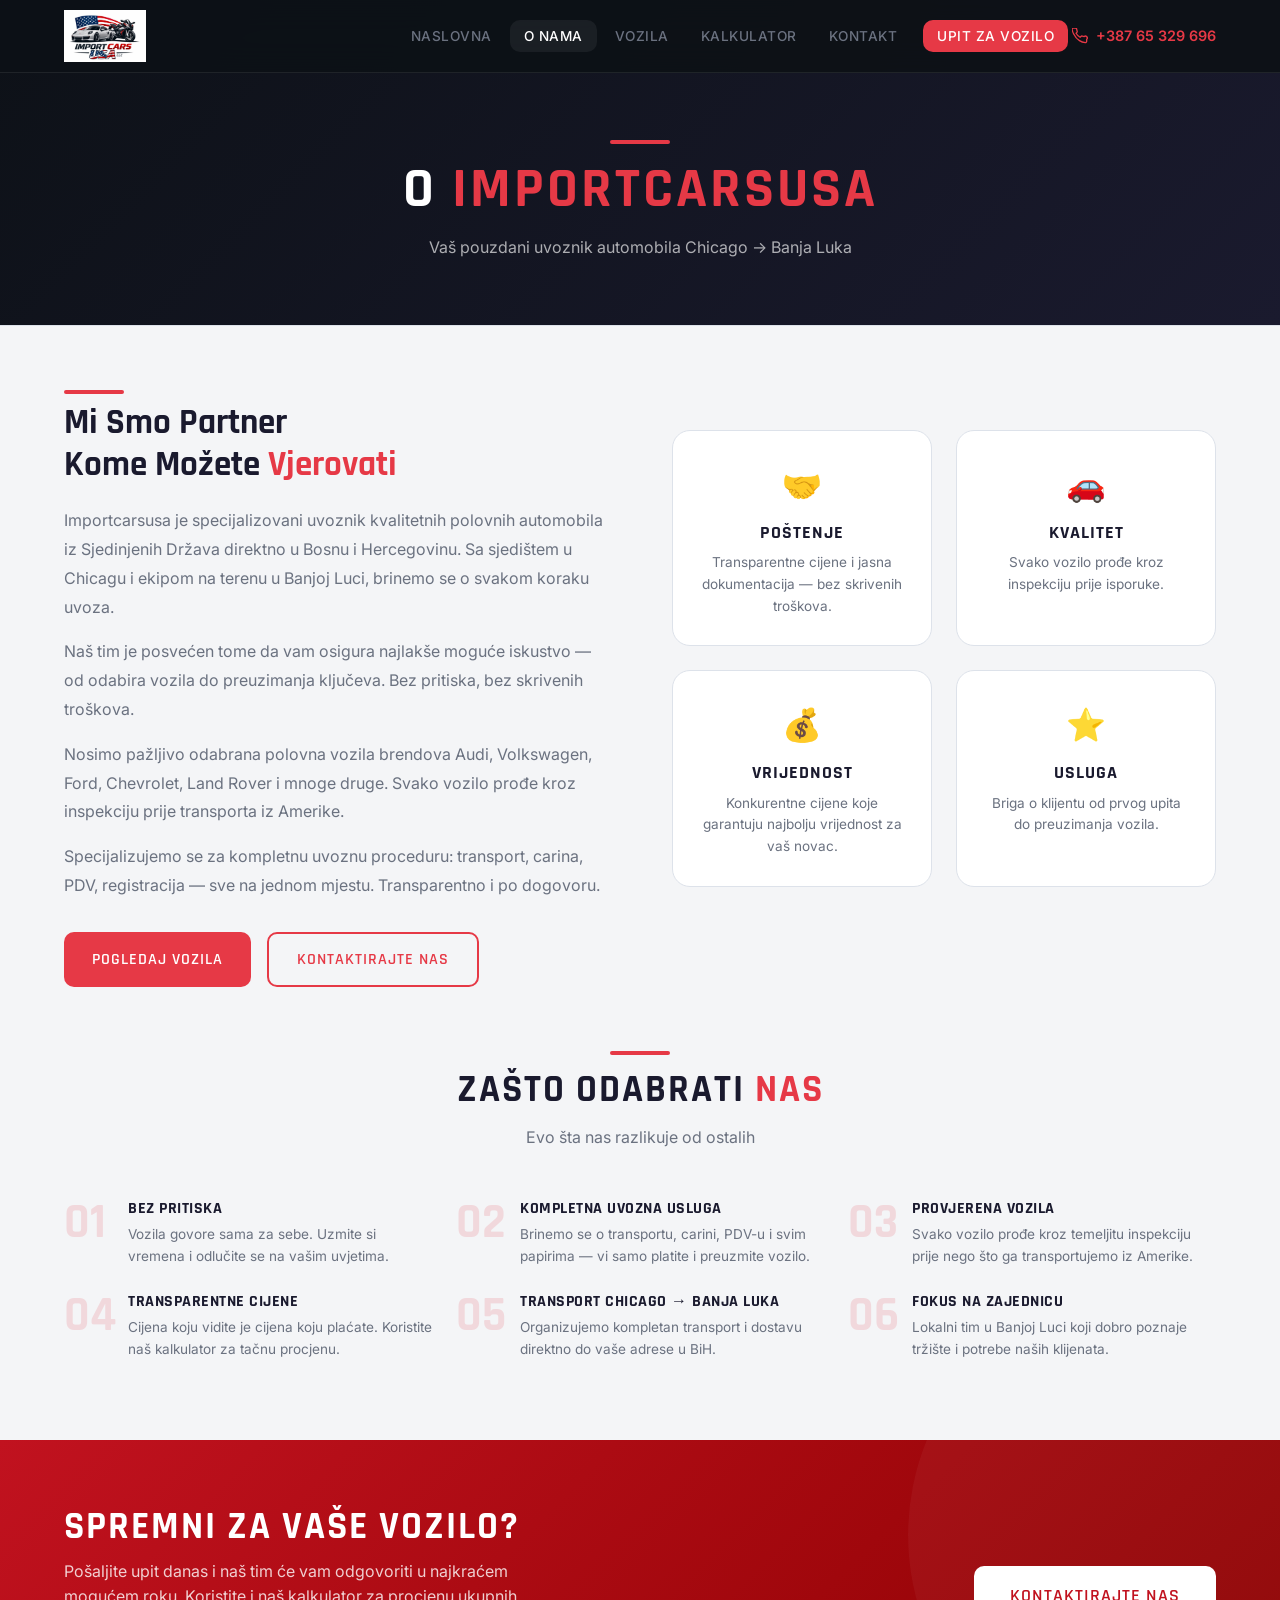
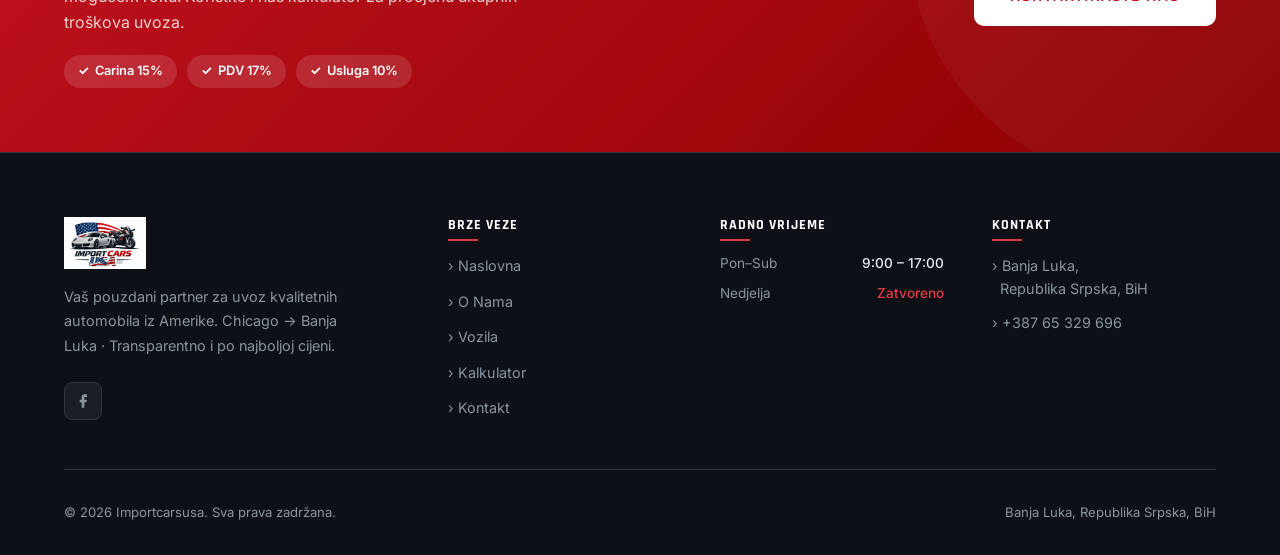
==== about.html @ 093b0903 "first commit" ====
﻿<!DOCTYPE html>
<html lang="bs">
<head>
  <meta charset="UTF-8">
  <meta name="viewport" content="width=device-width, initial-scale=1.0">
  <meta name="description" content="O nama — Importcarsusa, vaš pouzdani uvoznik automobila iz Amerike za Bosnu i Hercegovinu. Transparentno i povoljno.">
  <title>O Nama — Importcarsusa</title>
  <link rel="stylesheet" href="css/style.css">
  <link rel="preconnect" href="https://fonts.googleapis.com">
  <link rel="preconnect" href="https://fonts.gstatic.com" crossorigin>
</head>
<body>

  <!-- ═══════════════════ NAVBAR ═══════════════════════════ -->
  <nav class="navbar" role="navigation" aria-label="Main navigation">
    <div class="container">
      <div class="nav-inner">
        <a href="index.html" class="nav-logo" aria-label="Importcarsusa Home">
          <img src="images/import_cars_usa.jpg" alt="Importcarsusa" class="logo-img">
        </a>

        <ul class="nav-menu" role="list">
          <li><a href="index.html"      class="nav-link">Naslovna</a></li>
          <li><a href="about.html"      class="nav-link active">O Nama</a></li>
          <li><a href="inventory.html"  class="nav-link">Vozila</a></li>
          <li><a href="kalkulator.html" class="nav-link">Kalkulator</a></li>
          <li><a href="contact.html"    class="nav-link">Kontakt</a></li>
          <li><a href="contact.html"    class="nav-link nav-cta">Upit za Vozilo</a></li>
          <li class="nav-phone">
            <svg viewBox="0 0 24 24" fill="none" stroke="currentColor" stroke-width="2" aria-hidden="true">
              <path d="M22 16.92v3a2 2 0 01-2.18 2 19.79 19.79 0 01-8.63-3.07A19.5 19.5 0 013.07 9.81 19.79 19.79 0 01.01 1.18 2 2 0 012 0h3a2 2 0 012 1.72 12.84 12.84 0 00.7 2.81 2 2 0 01-.45 2.11L6.09 7.91a16 16 0 006 6l1.27-1.27a2 2 0 012.11-.45 12.84 12.84 0 002.81.7A2 2 0 0122 16.92z"/>
            </svg>
            <a href="tel:+38765329696">+387 65 329 696</a>
          </li>
        </ul>

        <button class="nav-toggle" aria-label="Toggle navigation" aria-expanded="false">
          <span></span><span></span><span></span>
        </button>
      </div>
    </div>
  </nav>

  <!-- ═══════════════════ PAGE HERO ════════════════════════ -->
  <div class="page-hero">
    <div class="container">
      <div class="title-bar" style="margin: 0 auto 12px;"></div>
      <h1>O <span style="color:var(--accent)">Importcarsusa</span></h1>
      <p>Vaš pouzdani uvoznik automobila Chicago → Banja Luka</p>
    </div>
  </div>

  <!-- ═══════════════════ ABOUT CONTENT ═══════════════════ -->
  <main class="about-content">
    <div class="container">

      <div class="about-grid">
        <div class="about-text fade-in">
          <div class="title-bar"></div>
          <h2>Mi Smo Partner<br>Kome Možete <span>Vjerovati</span></h2>
          <p>
            Importcarsusa je specijalizovani uvoznik kvalitetnih polovnih automobila
            iz Sjedinjenih Država direktno u Bosnu i Hercegovinu. Sa sjedištem u Chicagu
            i ekipom na terenu u Banjoj Luci, brinemo se o svakom koraku uvoza.
          </p>
          <p>
            Naš tim je posvećen tome da vam osigura najlakše moguće iskustvo — od
            odabira vozila do preuzimanja ključeva. Bez pritiska, bez skrivenih troškova.
          </p>
          <p>
            Nosimo pažljivo odabrana polovna vozila brendova Audi, Volkswagen, Ford,
            Chevrolet, Land Rover i mnoge druge. Svako vozilo prođe kroz inspekciju
            prije transporta iz Amerike.
          </p>
          <p>
            Specijalizujemo se za kompletnu uvoznu proceduru: transport, carina, PDV,
            registracija — sve na jednom mjestu. Transparentno i po dogovoru.
          </p>
          <div style="margin-top: 32px; display: flex; gap: 16px; flex-wrap: wrap;">
            <a href="inventory.html" class="btn btn-primary">Pogledaj Vozila</a>
            <a href="contact.html"   class="btn btn-outline">Kontaktirajte Nas</a>
          </div>
        </div>

        <div class="fade-in fade-in-delay-1">
          <div class="values-grid">
            <div class="value-card">
              <div class="value-icon" aria-hidden="true">🤝</div>
              <h3>Poštenje</h3>
              <p>Transparentne cijene i jasna dokumentacija — bez skrivenih troškova.</p>
            </div>
            <div class="value-card">
              <div class="value-icon" aria-hidden="true">🚗</div>
              <h3>Kvalitet</h3>
              <p>Svako vozilo prođe kroz inspekciju prije isporuke.</p>
            </div>
            <div class="value-card">
              <div class="value-icon" aria-hidden="true">💰</div>
              <h3>Vrijednost</h3>
              <p>Konkurentne cijene koje garantuju najbolju vrijednost za vaš novac.</p>
            </div>
            <div class="value-card">
              <div class="value-icon" aria-hidden="true">⭐</div>
              <h3>Usluga</h3>
              <p>Briga o klijentu od prvog upita do preuzimanja vozila.</p>
            </div>
          </div>
        </div>
      </div>

      <!-- Why Choose Us -->
      <div class="section-header fade-in" style="text-align:center; margin-top:64px;">
        <div class="title-bar" style="margin: 0 auto 12px;"></div>
        <h2 class="section-title">Zašto Odabrati <span>Nas</span></h2>
        <p class="section-subtitle">Evo šta nas razlikuje od ostalih</p>
      </div>

      <div class="why-grid fade-in">

        <div class="why-item">
          <div class="why-num">01</div>
          <div>
            <h3>Bez Pritiska</h3>
            <p>Vozila govore sama za sebe. Uzmite si vremena i odlučite se na vašim uvjetima.</p>
          </div>
        </div>

        <div class="why-item">
          <div class="why-num">02</div>
          <div>
            <h3>Kompletna Uvozna Usluga</h3>
            <p>Brinemo se o transportu, carini, PDV-u i svim papirima — vi samo platite i preuzmite vozilo.</p>
          </div>
        </div>

        <div class="why-item">
          <div class="why-num">03</div>
          <div>
            <h3>Provjerena Vozila</h3>
            <p>Svako vozilo prođe kroz temeljitu inspekciju prije nego što ga transportujemo iz Amerike.</p>
          </div>
        </div>

        <div class="why-item">
          <div class="why-num">04</div>
          <div>
            <h3>Transparentne Cijene</h3>
            <p>Cijena koju vidite je cijena koju plaćate. Koristite naš kalkulator za tačnu procjenu.</p>
          </div>
        </div>

        <div class="why-item">
          <div class="why-num">05</div>
          <div>
            <h3>Transport Chicago → Banja Luka</h3>
            <p>Organizujemo kompletan transport i dostavu direktno do vaše adrese u BiH.</p>
          </div>
        </div>

        <div class="why-item">
          <div class="why-num">06</div>
          <div>
            <h3>Fokus na Zajednicu</h3>
            <p>Lokalni tim u Banjoj Luci koji dobro poznaje tržište i potrebe naših klijenata.</p>
          </div>
        </div>

      </div>

    </div>
  </main>

  <!-- ═══════════════════ CREDIT BANNER ═══════════════════ -->
  <div class="credit-banner" aria-label="Credit approval">
    <div class="container">
      <div class="credit-inner">
        <div class="credit-text fade-in">
          <h2>Spremni za Vaše Vozilo?</h2>
          <p>
            Pošaljite upit danas i naš tim će vam odgovoriti u najkraćem mogućem roku.
            Koristite i naš kalkulator za procjenu ukupnih troškova uvoza.
          </p>
          <div class="credit-tags">
            <span class="credit-tag">Carina 15%</span>
            <span class="credit-tag">PDV 17%</span>
            <span class="credit-tag">Usluga 10%</span>
          </div>
        </div>
        <a href="contact.html" class="btn credit-btn fade-in fade-in-delay-1">Kontaktirajte Nas</a>
      </div>
    </div>
  </div>

  <div id="site-footer"></div>

  <button class="scroll-top" aria-label="Scroll to top">
    <svg width="20" height="20" viewBox="0 0 24 24" fill="none" stroke="currentColor" stroke-width="2.5" aria-hidden="true">
      <polyline points="18 15 12 9 6 15"/>
    </svg>
  </button>

  <script src="js/footer.js"></script>
  <script src="js/main.js"></script>
</body>
</html>
---- css/style.css ----
/* ============================================================
   M&A Motors Inc — Modern Redesign
   ============================================================ */

@import url('https://fonts.googleapis.com/css2?family=Rajdhani:wght@400;500;600;700&family=Inter:wght@300;400;500;600;700&display=swap');

:root {
  --primary:      #f4f5f7;
  --secondary:    #ffffff;
  --card-bg:      #ffffff;
  --accent:       #e63946;
  --accent-dark:  #c1121f;
  --accent-light: #ff6b6b;
  --border:       #dde2ea;
  --text:         #1a1a2e;
  --text-muted:   #6b7280;
  --white:        #ffffff;
  --gold:         #d4a017;
  --success:      #2a9d3f;
  --radius:       10px;
  --radius-lg:    18px;
  --shadow:       0 4px 24px rgba(0,0,0,0.10);
  --shadow-sm:    0 2px 10px rgba(0,0,0,0.07);
  --transition:   0.3s ease;
}

/* ─── Reset & Base ────────────────────────────────────────── */
*, *::before, *::after { box-sizing: border-box; margin: 0; padding: 0; }

html { scroll-behavior: smooth; font-size: 16px; }

body {
  font-family: 'Inter', sans-serif;
  background: var(--primary);
  color: var(--text);
  line-height: 1.6;
  overflow-x: hidden;
}

a { text-decoration: none; color: inherit; }
ul { list-style: none; }
img { display: block; max-width: 100%; }

h1, h2, h3, h4, h5 {
  font-family: 'Rajdhani', sans-serif;
  line-height: 1.2;
  font-weight: 700;
}

/* ─── Utility ─────────────────────────────────────────────── */
.container {
  max-width: 1200px;
  margin: 0 auto;
  padding: 0 24px;
}

.section-title {
  font-size: 2.4rem;
  text-transform: uppercase;
  letter-spacing: 2px;
  color: var(--text);
  position: relative;
  display: inline-block;
  margin-bottom: 12px;
}

.section-title span { color: var(--accent); }

.section-subtitle {
  color: var(--text-muted);
  font-size: 1rem;
  margin-bottom: 48px;
}

.title-bar {
  width: 60px;
  height: 4px;
  background: var(--accent);
  border-radius: 2px;
  margin-bottom: 8px;
}

.btn {
  display: inline-flex;
  align-items: center;
  gap: 8px;
  padding: 13px 28px;
  border-radius: var(--radius);
  font-family: 'Rajdhani', sans-serif;
  font-size: 1rem;
  font-weight: 600;
  text-transform: uppercase;
  letter-spacing: 1px;
  cursor: pointer;
  border: none;
  transition: var(--transition);
}

.btn-primary {
  background: var(--accent);
  color: var(--white);
}
.btn-primary:hover {
  background: var(--accent-dark);
  transform: translateY(-2px);
  box-shadow: 0 8px 24px rgba(230,57,70,0.4);
}

.btn-outline {
  background: transparent;
  border: 2px solid var(--accent);
  color: var(--accent);
}
.btn-outline:hover {
  background: var(--accent);
  color: var(--white);
  transform: translateY(-2px);
}

.btn-ghost {
  background: rgba(255,255,255,0.08);
  color: var(--white);
  border: 1px solid var(--border);
}
.btn-ghost:hover {
  background: rgba(255,255,255,0.14);
  transform: translateY(-2px);
}

.badge {
  display: inline-block;
  padding: 4px 12px;
  border-radius: 30px;
  font-size: 0.75rem;
  font-weight: 600;
  text-transform: uppercase;
  letter-spacing: 0.5px;
}

.badge-red   { background: rgba(230,57,70,0.15);  color: #c1121f; }
.badge-green { background: rgba(42,157,63,0.15);  color: var(--success); }
.badge-gold  { background: rgba(212,160,23,0.15); color: #a07010; }
.badge-blue  { background: rgba(30,100,220,0.15); color: #1a5bc4; }

/* ─── Navbar ─────────────────────────────────────────────── */
.navbar {
  position: fixed;
  top: 0; left: 0; right: 0;
  z-index: 1000;
  background: rgba(13,17,23,0.95);
  backdrop-filter: blur(16px);
  -webkit-backdrop-filter: blur(16px);
  border-bottom: 1px solid rgba(255,255,255,0.08);
  transition: var(--transition);
}

.navbar.scrolled {
  background: rgba(13,17,23,0.98);
  box-shadow: var(--shadow-sm);
}

.nav-inner {
  display: flex;
  align-items: center;
  justify-content: space-between;
  height: 72px;
}

.nav-logo {
  display: flex;
  align-items: center;
  gap: 10px;
}

.logo-icon {
  width: 42px;
  height: 42px;
  background: var(--accent);
  border-radius: 8px;
  display: flex;
  align-items: center;
  justify-content: center;
  font-family: 'Rajdhani', sans-serif;
  font-weight: 700;
  font-size: 1.1rem;
  color: var(--white);
  letter-spacing: -0.5px;
}

.logo-img {
  height: 52px;
  width: auto;
  object-fit: contain;
}

.logo-text {
  display: flex;
  flex-direction: column;
  line-height: 1;
}

.logo-name {
  font-family: 'Rajdhani', sans-serif;
  font-weight: 700;
  font-size: 1.25rem;
  color: var(--white);
  letter-spacing: 1px;
}

.logo-tagline {
  font-size: 0.65rem;
  color: var(--text-muted);
  letter-spacing: 2px;
  text-transform: uppercase;
}

.nav-menu {
  display: flex;
  align-items: center;
  gap: 4px;
}

.nav-link {
  padding: 8px 14px;
  border-radius: var(--radius);
  font-size: 0.85rem;
  font-weight: 500;
  text-transform: uppercase;
  letter-spacing: 0.5px;
  color: var(--text-muted);
  transition: var(--transition);
}

.nav-link:hover,
.nav-link.active {
  color: var(--white);
  background: rgba(255,255,255,0.06);
}

.nav-link.nav-cta {
  background: var(--accent);
  color: var(--white);
  margin-left: 8px;
}
.nav-link.nav-cta:hover {
  background: var(--accent-dark);
}

.nav-phone {
  display: flex;
  align-items: center;
  gap: 8px;
  font-size: 0.9rem;
  font-weight: 600;
  color: var(--accent);
}

.nav-phone svg { width: 16px; height: 16px; }

.nav-toggle {
  display: none;
  flex-direction: column;
  gap: 5px;
  cursor: pointer;
  padding: 8px;
  border-radius: 8px;
  background: transparent;
  border: none;
}

.nav-toggle span {
  display: block;
  width: 24px;
  height: 2px;
  background: var(--text);
  transition: var(--transition);
  border-radius: 1px;
}

/* ─── Hero ───────────────────────────────────────────────── */
.hero {
  min-height: 100vh;
  display: flex;
  align-items: center;
  position: relative;
  overflow: hidden;
  background: linear-gradient(135deg, #0d1117 0%, #1a1a2e 50%, #0d1117 100%);
  background-image: url('../images/hero-bg.png');
  background-size: cover;
  background-position: center right;
  background-blend-mode: overlay;
}

.hero::before {
  content: '';
  position: absolute;
  inset: 0;
  background:
    radial-gradient(ellipse 80% 60% at 70% 50%, rgba(230,57,70,0.08) 0%, transparent 70%),
    radial-gradient(ellipse 40% 40% at 20% 30%, rgba(230,57,70,0.05) 0%, transparent 60%);
}

.hero-grid {
  position: absolute;
  inset: 0;
  background-image:
    linear-gradient(rgba(255,255,255,0.02) 1px, transparent 1px),
    linear-gradient(90deg, rgba(255,255,255,0.02) 1px, transparent 1px);
  background-size: 60px 60px;
  animation: gridScroll 20s linear infinite;
}

@keyframes gridScroll {
  0%   { transform: translateY(0); }
  100% { transform: translateY(60px); }
}

.hero-content {
  position: relative;
  z-index: 2;
  max-width: 700px;
}

.hero-badge {
  display: inline-flex;
  align-items: center;
  gap: 8px;
  padding: 8px 16px;
  background: rgba(230,57,70,0.12);
  border: 1px solid rgba(230,57,70,0.3);
  border-radius: 30px;
  font-size: 0.8rem;
  font-weight: 600;
  text-transform: uppercase;
  letter-spacing: 1px;
  color: var(--accent-light);
  margin-bottom: 24px;
}

.hero-badge-dot {
  width: 6px; height: 6px;
  background: var(--accent);
  border-radius: 50%;
  animation: pulse 2s ease-in-out infinite;
}

@keyframes pulse {
  0%, 100% { opacity: 1; transform: scale(1); }
  50%       { opacity: 0.5; transform: scale(1.5); }
}

.hero h1 {
  font-size: clamp(2.8rem, 6vw, 5rem);
  font-weight: 700;
  text-transform: uppercase;
  letter-spacing: 3px;
  color: var(--white);
  line-height: 1.05;
  margin-bottom: 20px;
}

.hero h1 .highlight { color: var(--accent); }

.hero-desc {
  font-size: 1.1rem;
  color: rgba(255,255,255,0.7);
  margin-bottom: 36px;
  max-width: 500px;
  line-height: 1.7;
}

.hero-actions {
  display: flex;
  flex-wrap: wrap;
  gap: 14px;
  margin-bottom: 56px;
}

.hero-stats {
  display: flex;
  gap: 40px;
  flex-wrap: wrap;
}

.stat-item {
  display: flex;
  flex-direction: column;
}

.stat-number {
  font-family: 'Rajdhani', sans-serif;
  font-size: 2rem;
  font-weight: 700;
  color: var(--white);
  line-height: 1;
}

.stat-label {
  font-size: 0.75rem;
  color: var(--text-muted);
  text-transform: uppercase;
  letter-spacing: 1px;
  margin-top: 2px;
}

.hero-car-visual {
  position: absolute;
  right: -40px;
  top: 50%;
  transform: translateY(-50%);
  width: 55%;
  max-width: 700px;
  opacity: 0.12;
  pointer-events: none;
}

.hero-scroll {
  position: absolute;
  bottom: 32px;
  left: 50%;
  transform: translateX(-50%);
  display: flex;
  flex-direction: column;
  align-items: center;
  gap: 8px;
  color: var(--text-muted);
  font-size: 0.75rem;
  text-transform: uppercase;
  letter-spacing: 2px;
  animation: bounce 2.5s ease-in-out infinite;
}

.scroll-line {
  width: 1px;
  height: 32px;
  background: linear-gradient(to bottom, var(--accent), transparent);
}

@keyframes bounce {
  0%, 100% { transform: translateX(-50%) translateY(0); }
  50%       { transform: translateX(-50%) translateY(8px); }
}

/* ─── Quick Features Bar ──────────────────────────────────── */
.features-bar {
  background: #eef0f4;
  border-top: 1px solid var(--border);
  border-bottom: 1px solid var(--border);
  padding: 20px 0;
}

.features-inner {
  display: flex;
  justify-content: space-around;
  flex-wrap: wrap;
  gap: 16px;
}

.feature-item {
  display: flex;
  align-items: center;
  gap: 10px;
  padding: 8px 16px;
}

.feature-icon {
  width: 36px; height: 36px;
  background: rgba(230,57,70,0.12);
  border-radius: 8px;
  display: flex;
  align-items: center;
  justify-content: center;
  font-size: 1rem;
  flex-shrink: 0;
}

.feature-text {
  font-size: 0.85rem;
  font-weight: 600;
  color: var(--text);
  text-transform: uppercase;
  letter-spacing: 0.5px;
}

/* ─── Sections ────────────────────────────────────────────── */
section { padding: 80px 0; }

.section-header { margin-bottom: 48px; }

/* ─── Welcome Section ─────────────────────────────────────── */
.welcome {
  background: var(--primary);
}

.welcome-grid {
  display: grid;
  grid-template-columns: 1fr 1fr;
  gap: 64px;
  align-items: center;
}

.welcome-image-wrap {
  position: relative;
}

.welcome-img-placeholder {
  width: 100%;
  aspect-ratio: 4/3;
  background: linear-gradient(135deg, var(--card-bg) 0%, var(--secondary) 100%);
  border-radius: var(--radius-lg);
  border: 1px solid var(--border);
  display: flex;
  align-items: center;
  justify-content: center;
  overflow: hidden;
}

.welcome-img-placeholder img {
  width: 100%;
  height: 100%;
  object-fit: cover;
  border-radius: var(--radius-lg);
}

.welcome-img-placeholder svg {
  width: 70%;
  opacity: 0.2;
}

.welcome-badge-float {
  position: absolute;
  bottom: -20px;
  right: -20px;
  background: var(--accent);
  color: var(--white);
  padding: 20px 24px;
  border-radius: var(--radius-lg);
  text-align: center;
  box-shadow: var(--shadow);
}

.welcome-badge-float .num {
  font-family: 'Rajdhani', sans-serif;
  font-size: 2rem;
  font-weight: 700;
  line-height: 1;
}

.welcome-badge-float .lbl {
  font-size: 0.7rem;
  text-transform: uppercase;
  letter-spacing: 1px;
  opacity: 0.85;
}

.welcome-content h2 { font-size: 2.2rem; color: var(--text); margin-bottom: 16px; }
.welcome-content h2 span { color: var(--accent); }
.welcome-content p { color: var(--text-muted); margin-bottom: 16px; line-height: 1.8; }

.check-list { margin: 24px 0 32px; display: flex; flex-direction: column; gap: 12px; }
.check-item {
  display: flex;
  align-items: center;
  gap: 12px;
  font-size: 0.95rem;
  color: var(--text);
}
.check-icon {
  width: 22px; height: 22px;
  background: rgba(63,185,80,0.15);
  border-radius: 50%;
  display: flex; align-items: center; justify-content: center;
  flex-shrink: 0;
  color: var(--success);
  font-size: 0.8rem;
}

/* ─── Credit Approval Banner ──────────────────────────────── */
.credit-banner {
  background: linear-gradient(135deg, var(--accent-dark) 0%, #8b0000 100%);
  padding: 64px 0;
  position: relative;
  overflow: hidden;
}

.credit-banner::before {
  content: '';
  position: absolute;
  top: -50%;
  right: -10%;
  width: 500px;
  height: 500px;
  background: rgba(255,255,255,0.04);
  border-radius: 50%;
}

.credit-inner {
  display: flex;
  align-items: center;
  justify-content: space-between;
  flex-wrap: wrap;
  gap: 32px;
  position: relative;
  z-index: 1;
}

.credit-text h2 {
  font-size: 2.4rem;
  color: var(--white);
  text-transform: uppercase;
  letter-spacing: 2px;
  margin-bottom: 8px;
}

.credit-text p {
  font-size: 1rem;
  color: rgba(255,255,255,0.8);
  max-width: 500px;
  line-height: 1.6;
}

.credit-tags {
  display: flex;
  flex-wrap: wrap;
  gap: 10px;
  margin-top: 20px;
}

.credit-tag {
  display: flex;
  align-items: center;
  gap: 6px;
  padding: 6px 14px;
  background: rgba(255,255,255,0.12);
  border-radius: 20px;
  font-size: 0.8rem;
  font-weight: 600;
  color: var(--white);
}

.credit-tag::before {
  content: '✓';
  font-weight: 700;
}

.credit-btn {
  background: var(--white);
  color: var(--accent-dark);
  padding: 16px 36px;
  font-size: 1.1rem;
  flex-shrink: 0;
}
.credit-btn:hover {
  background: var(--text);
  transform: translateY(-2px);
  box-shadow: 0 8px 24px rgba(0,0,0,0.3);
}

/* ─── Featured Vehicles ───────────────────────────────────── */
.featured-vehicles {
  background: var(--secondary);
  padding: 80px 0;
}

.vehicle-grid {
  display: grid;
  grid-template-columns: repeat(auto-fill, minmax(320px, 1fr));
  gap: 24px;
}

.vehicle-card {
  background: var(--card-bg);
  border: 1px solid var(--border);
  border-radius: var(--radius-lg);
  overflow: hidden;
  transition: var(--transition);
  display: flex;
  flex-direction: column;
  box-shadow: var(--shadow-sm);
}

.vehicle-card:hover {
  transform: translateY(-6px);
  border-color: var(--accent);
  box-shadow: 0 16px 40px rgba(230,57,70,0.15);
}

.vehicle-img {
  width: 100%;
  aspect-ratio: 16/9;
  background: linear-gradient(135deg, var(--secondary) 0%, var(--primary) 100%);
  display: flex;
  align-items: center;
  justify-content: center;
  position: relative;
  overflow: hidden;
}

.vehicle-img img {
  width: 100%;
  height: 100%;
  object-fit: cover;
  transition: transform 0.4s ease;
}

.vehicle-card:hover .vehicle-img img {
  transform: scale(1.05);
}

.vehicle-img svg {
  width: 55%;
  opacity: 0.18;
}

.vehicle-img-overlay {
  position: absolute;
  inset: 0;
  background: linear-gradient(to bottom, transparent 60%, rgba(0,0,0,0.5) 100%);
}

.vehicle-badges {
  position: absolute;
  top: 12px;
  left: 12px;
  display: flex;
  gap: 6px;
}

.vehicle-body {
  padding: 20px;
  flex: 1;
  display: flex;
  flex-direction: column;
}

.vehicle-title {
  font-size: 1.15rem;
  font-weight: 700;
  color: var(--text);
  margin-bottom: 14px;
  line-height: 1.3;
}

.vehicle-specs {
  display: grid;
  grid-template-columns: 1fr 1fr;
  gap: 8px;
  margin-bottom: 20px;
}

.spec-item {
  display: flex;
  flex-direction: column;
  gap: 2px;
}

.spec-label {
  font-size: 0.68rem;
  text-transform: uppercase;
  letter-spacing: 0.5px;
  color: var(--text-muted);
}

.spec-value {
  font-size: 0.85rem;
  font-weight: 600;
  color: var(--text);
}

.vehicle-footer {
  display: flex;
  align-items: center;
  justify-content: space-between;
  margin-top: auto;
  padding-top: 16px;
  border-top: 1px solid var(--border);
}

.vehicle-price {
  font-family: 'Rajdhani', sans-serif;
  font-size: 1.6rem;
  font-weight: 700;
  color: var(--accent);
}

.view-btn {
  padding: 9px 18px;
  background: rgba(230,57,70,0.1);
  border: 1px solid rgba(230,57,70,0.3);
  border-radius: var(--radius);
  color: var(--accent);
  font-size: 0.82rem;
  font-weight: 600;
  text-transform: uppercase;
  letter-spacing: 0.5px;
  transition: var(--transition);
  cursor: pointer;
}

.view-btn:hover {
  background: var(--accent);
  color: var(--white);
  border-color: var(--accent);
}

.inventory-cta {
  text-align: center;
  margin-top: 48px;
}

/* ─── Reviews ─────────────────────────────────────────────── */
.reviews {
  background: var(--primary);
}

.reviews-grid {
  display: grid;
  grid-template-columns: repeat(auto-fill, minmax(300px, 1fr));
  gap: 24px;
}

.review-card {
  background: var(--card-bg);
  border: 1px solid var(--border);
  border-radius: var(--radius-lg);
  padding: 28px;
  transition: var(--transition);
}

.review-card:hover {
  border-color: rgba(230,57,70,0.4);
  transform: translateY(-4px);
  box-shadow: var(--shadow-sm);
}

.review-stars {
  display: flex;
  gap: 3px;
  margin-bottom: 14px;
  color: var(--gold);
  font-size: 1rem;
}

.review-text {
  font-size: 0.95rem;
  color: var(--text-muted);
  line-height: 1.8;
  margin-bottom: 20px;
  font-style: italic;
}

.review-author {
  display: flex;
  align-items: center;
  gap: 12px;
}

.review-avatar {
  width: 40px; height: 40px;
  border-radius: 50%;
  background: var(--accent);
  display: flex;
  align-items: center;
  justify-content: center;
  font-family: 'Rajdhani', sans-serif;
  font-weight: 700;
  font-size: 1rem;
  color: var(--white);
  flex-shrink: 0;
}

.review-name {
  font-weight: 600;
  font-size: 0.9rem;
  color: var(--text);
}

.review-source {
  font-size: 0.75rem;
  color: var(--text-muted);
}

/* ─── Hours Strip ─────────────────────────────────────────── */
.hours-strip {
  background: var(--secondary);
  border-top: 1px solid var(--border);
  border-bottom: 1px solid var(--border);
  padding: 48px 0;
}

.hours-inner {
  display: grid;
  grid-template-columns: 1fr auto 1fr;
  gap: 48px;
  align-items: center;
}

.hours-title {
  font-size: 1.8rem;
  color: var(--text);
  text-transform: uppercase;
  letter-spacing: 2px;
  margin-bottom: 4px;
}

.hours-subtitle { color: var(--text-muted); font-size: 0.9rem; }

.hours-divider {
  width: 1px;
  height: 80px;
  background: var(--border);
}

.hours-table { width: 100%; }
.hours-row {
  display: flex;
  justify-content: space-between;
  align-items: center;
  padding: 8px 0;
  border-bottom: 1px solid rgba(0,0,0,0.08);
  font-size: 0.9rem;
}
.hours-row:last-child { border-bottom: none; }
.hours-day { color: var(--text-muted); }
.hours-time { color: var(--text); font-weight: 500; }
.hours-closed { color: var(--accent); }

/* ─── Inventory Page ──────────────────────────────────────── */
.page-hero {
  padding: 140px 0 64px;
  background: linear-gradient(135deg, #0d1117 0%, #1a1a2e 100%);
  border-bottom: 1px solid var(--border);
  text-align: center;
}

.page-hero h1 {
  font-size: clamp(2rem, 5vw, 3.5rem);
  text-transform: uppercase;
  letter-spacing: 3px;
  color: #ffffff;
  margin-bottom: 12px;
}

.page-hero p {
  color: rgba(255,255,255,0.65);
  font-size: 1rem;
  max-width: 500px;
  margin: 0 auto;
}

.inventory-section { padding: 64px 0; }

.filter-bar {
  background: var(--card-bg);
  border: 1px solid var(--border);
  border-radius: var(--radius-lg);
  padding: 20px 24px;
  margin-bottom: 36px;
  display: flex;
  flex-wrap: wrap;
  gap: 16px;
  align-items: center;
}

.filter-group {
  display: flex;
  flex-direction: column;
  gap: 4px;
  min-width: 140px;
  flex: 1;
}

.filter-label {
  font-size: 0.7rem;
  text-transform: uppercase;
  letter-spacing: 1px;
  color: var(--text-muted);
}

.filter-select,
.filter-input {
  background: var(--secondary);
  border: 1px solid var(--border);
  border-radius: 8px;
  color: var(--text);
  padding: 10px 14px;
  font-size: 0.9rem;
  font-family: 'Inter', sans-serif;
  outline: none;
  transition: var(--transition);
  -webkit-appearance: none;
}

.filter-select:focus,
.filter-input:focus {
  border-color: var(--accent);
  box-shadow: 0 0 0 3px rgba(230,57,70,0.12);
}

.filter-select option { background: var(--secondary); }

.results-count {
  color: var(--text-muted);
  font-size: 0.9rem;
  margin-bottom: 24px;
}

.results-count strong {
  color: var(--text);
  font-size: 1.1rem;
}

.full-inventory-grid {
  display: grid;
  grid-template-columns: repeat(auto-fill, minmax(340px, 1fr));
  gap: 24px;
}

.no-results {
  grid-column: 1 / -1;
  text-align: center;
  padding: 64px 24px;
  color: var(--text-muted);
}

.no-results svg {
  width: 64px;
  opacity: 0.3;
  margin: 0 auto 16px;
}

/* ─── About Page ──────────────────────────────────────────── */
.about-content { padding: 64px 0 80px; }

.about-grid {
  display: grid;
  grid-template-columns: 1fr 1fr;
  gap: 64px;
  align-items: start;
  margin-bottom: 64px;
}

.about-text h2 { font-size: 2.2rem; color: var(--text); margin-bottom: 20px; }
.about-text h2 span { color: var(--accent); }
.about-text p {
  color: var(--text-muted);
  line-height: 1.8;
  margin-bottom: 16px;
}

.values-grid {
  display: grid;
  grid-template-columns: 1fr 1fr;
  gap: 24px;
  margin-top: 40px;
}

.value-card {
  background: var(--card-bg);
  border: 1px solid var(--border);
  border-radius: var(--radius-lg);
  padding: 28px;
  text-align: center;
  transition: var(--transition);
}

.value-card:hover {
  border-color: var(--accent);
  transform: translateY(-4px);
}

.value-icon {
  font-size: 2rem;
  margin-bottom: 12px;
}

.value-card h3 {
  font-size: 1.15rem;
  color: var(--text);
  margin-bottom: 8px;
  text-transform: uppercase;
  letter-spacing: 1px;
}

.value-card p {
  font-size: 0.85rem;
  color: var(--text-muted);
  line-height: 1.6;
}

.why-grid {
  display: grid;
  grid-template-columns: repeat(3, 1fr);
  gap: 24px;
  margin-top: 48px;
}

.why-item {
  display: flex;
  align-items: flex-start;
  gap: 16px;
}

.why-num {
  font-family: 'Rajdhani', sans-serif;
  font-size: 3rem;
  font-weight: 700;
  color: rgba(230,57,70,0.15);
  line-height: 1;
  flex-shrink: 0;
  width: 48px;
}

.why-item h3 {
  font-size: 1rem;
  color: var(--text);
  text-transform: uppercase;
  letter-spacing: 0.5px;
  margin-bottom: 6px;
}

.why-item p {
  font-size: 0.85rem;
  color: var(--text-muted);
  line-height: 1.6;
}

/* ─── Contact Page ────────────────────────────────────────── */
.contact-content { padding: 64px 0 80px; }

.contact-grid {
  display: grid;
  grid-template-columns: 1fr 1.5fr;
  gap: 48px;
  align-items: start;
}

.contact-info h2 {
  font-size: 2rem;
  color: var(--text);
  text-transform: uppercase;
  letter-spacing: 2px;
  margin-bottom: 8px;
}

.contact-info h2 span { color: var(--accent); }
.contact-info > p {
  color: var(--text-muted);
  margin-bottom: 36px;
  line-height: 1.7;
}

.info-cards { display: flex; flex-direction: column; gap: 16px; }

.info-card {
  background: var(--card-bg);
  border: 1px solid var(--border);
  border-radius: var(--radius-lg);
  padding: 20px 24px;
  display: flex;
  align-items: flex-start;
  gap: 16px;
  transition: var(--transition);
}

.info-card:hover { border-color: rgba(230,57,70,0.4); }

.info-card-icon {
  width: 44px; height: 44px;
  background: rgba(230,57,70,0.1);
  border-radius: 10px;
  display: flex; align-items: center; justify-content: center;
  flex-shrink: 0;
  color: var(--accent);
  font-size: 1.1rem;
}

.info-card-text h4 {
  font-size: 0.75rem;
  text-transform: uppercase;
  letter-spacing: 1px;
  color: var(--text-muted);
  margin-bottom: 4px;
}

.info-card-text p, .info-card-text a {
  font-size: 1rem;
  font-weight: 600;
  color: var(--text);
  transition: var(--transition);
}

.info-card-text a:hover { color: var(--accent); }

.contact-form-wrap {
  background: var(--card-bg);
  border: 1px solid var(--border);
  border-radius: var(--radius-lg);
  padding: 36px;
}

.form-title {
  font-size: 1.5rem;
  color: var(--text);
  text-transform: uppercase;
  letter-spacing: 1px;
  margin-bottom: 28px;
}

.form-grid {
  display: grid;
  grid-template-columns: 1fr 1fr;
  gap: 16px;
  margin-bottom: 16px;
}

.form-group {
  display: flex;
  flex-direction: column;
  gap: 6px;
}

.form-group.full { grid-column: 1 / -1; }

.form-label {
  font-size: 0.78rem;
  text-transform: uppercase;
  letter-spacing: 0.5px;
  color: var(--text-muted);
  font-weight: 500;
}

.form-input,
.form-textarea,
.form-select-field {
  background: var(--secondary);
  border: 1px solid var(--border);
  border-radius: 8px;
  padding: 12px 16px;
  color: var(--text);
  font-family: 'Inter', sans-serif;
  font-size: 0.95rem;
  outline: none;
  transition: var(--transition);
  -webkit-appearance: none;
}

.form-input:focus,
.form-textarea:focus,
.form-select-field:focus {
  border-color: var(--accent);
  box-shadow: 0 0 0 3px rgba(230,57,70,0.12);
}

.form-input::placeholder,
.form-textarea::placeholder {
  color: var(--text-muted);
}

.form-textarea { resize: vertical; min-height: 120px; }

.form-select-field option { background: var(--secondary); }

.form-submit {
  width: 100%;
  padding: 14px;
  font-size: 1rem;
  margin-top: 20px;
  justify-content: center;
}

.form-success {
  display: none;
  text-align: center;
  padding: 32px;
  color: var(--success);
}

.form-success svg { width: 48px; margin: 0 auto 12px; }
.form-success h3 { font-size: 1.4rem; margin-bottom: 8px; }
.form-success p { color: var(--text-muted); }

/* ─── Map ─────────────────────────────────────────────────── */
.map-section { padding: 0 0 64px; }

.map-placeholder {
  width: 100%;
  height: 320px;
  background: var(--card-bg);
  border: 1px solid var(--border);
  border-radius: var(--radius-lg);
  display: flex;
  flex-direction: column;
  align-items: center;
  justify-content: center;
  gap: 12px;
  color: var(--text-muted);
  font-size: 0.9rem;
}

.map-placeholder svg { width: 48px; opacity: 0.3; }

/* ─── Footer ─────────────────────────────────────────────── */
.footer {
  background: #0d1117;
  border-top: 1px solid #30363d;
  padding: 64px 0 32px;
  --text:       #e6edf3;
  --text-muted: #8b949e;
  --border:     #30363d;
  --card-bg:    #1c2128;
  --secondary:  #161b22;
}

.footer-grid {
  display: grid;
  grid-template-columns: 1.5fr 1fr 1fr 1fr;
  gap: 48px;
  margin-bottom: 48px;
}

.footer-brand .logo-name { font-size: 1.4rem; }
.footer-desc {
  color: var(--text-muted);
  font-size: 0.9rem;
  line-height: 1.7;
  margin: 16px 0 24px;
  max-width: 280px;
}

.social-links { display: flex; gap: 10px; }
.social-link {
  width: 38px; height: 38px;
  background: rgba(255,255,255,0.06);
  border: 1px solid var(--border);
  border-radius: 8px;
  display: flex; align-items: center; justify-content: center;
  color: var(--text-muted);
  font-size: 0.9rem;
  transition: var(--transition);
}
.social-link:hover {
  background: var(--accent);
  border-color: var(--accent);
  color: var(--white);
}

.footer-col h4 {
  font-size: 0.85rem;
  text-transform: uppercase;
  letter-spacing: 1px;
  color: var(--white);
  margin-bottom: 20px;
  position: relative;
}

.footer-col h4::after {
  content: '';
  position: absolute;
  bottom: -8px;
  left: 0;
  width: 30px;
  height: 2px;
  background: var(--accent);
}

.footer-links { display: flex; flex-direction: column; gap: 10px; }
.footer-link {
  color: var(--text-muted);
  font-size: 0.9rem;
  transition: var(--transition);
  display: inline-flex;
  align-items: center;
  gap: 6px;
}
.footer-link:hover {
  color: var(--accent);
  transform: translateX(4px);
}

.footer-hours { display: flex; flex-direction: column; gap: 8px; }
.footer-hour-row {
  display: flex;
  justify-content: space-between;
  font-size: 0.85rem;
  gap: 16px;
}
.footer-hour-row span:first-child { color: var(--text-muted); }
.footer-hour-row span:last-child { color: var(--text); font-weight: 500; }
.closed-text { color: var(--accent) !important; }

.footer-bottom {
  padding-top: 32px;
  border-top: 1px solid var(--border);
  display: flex;
  align-items: center;
  justify-content: space-between;
  flex-wrap: wrap;
  gap: 12px;
  font-size: 0.82rem;
  color: var(--text-muted);
}

.footer-bottom a { color: var(--text-muted); transition: var(--transition); }
.footer-bottom a:hover { color: var(--accent); }

/* ─── Scroll to top ───────────────────────────────────────── */
.scroll-top {
  position: fixed;
  bottom: 28px;
  right: 28px;
  width: 46px; height: 46px;
  background: var(--accent);
  border-radius: 10px;
  display: flex; align-items: center; justify-content: center;
  color: var(--white);
  cursor: pointer;
  border: none;
  z-index: 999;
  opacity: 0;
  transform: translateY(16px);
  transition: var(--transition);
  box-shadow: var(--shadow-sm);
}

.scroll-top.visible {
  opacity: 1;
  transform: translateY(0);
}

.scroll-top:hover { background: var(--accent-dark); }

/* ─── Animations ──────────────────────────────────────────── */
.fade-in {
  opacity: 0;
  transform: translateY(24px);
  transition: opacity 0.6s ease, transform 0.6s ease;
}

.fade-in.visible {
  opacity: 1;
  transform: translateY(0);
}

.fade-in-delay-1 { transition-delay: 0.1s; }
.fade-in-delay-2 { transition-delay: 0.2s; }
.fade-in-delay-3 { transition-delay: 0.3s; }

/* ─── Calculator Page ─────────────────────────────────────── */
.calc-page { padding: 64px 0 80px; }

.calc-grid {
  display: grid;
  grid-template-columns: 1fr 1.2fr;
  gap: 48px;
  align-items: start;
  margin-bottom: 80px;
}

.calc-form-wrap {
  background: var(--card-bg);
  border: 1px solid var(--border);
  border-radius: var(--radius-lg);
  padding: 36px;
}

.calc-form-wrap h2 {
  font-size: 2rem;
  color: var(--text);
  text-transform: uppercase;
  letter-spacing: 2px;
  margin-bottom: 8px;
}

.calc-form-wrap h2 span { color: var(--accent); }

.calc-intro {
  color: var(--text-muted);
  font-size: 0.95rem;
  line-height: 1.7;
  margin-bottom: 32px;
}

.calc-field-group {
  display: flex;
  flex-direction: column;
  gap: 6px;
  margin-bottom: 20px;
}

.form-hint {
  display: block;
  font-size: 0.72rem;
  font-weight: 400;
  text-transform: none;
  letter-spacing: 0;
  color: var(--text-muted);
  margin-top: 2px;
}

.input-prefix-wrap {
  display: flex;
  align-items: stretch;
}

.input-prefix {
  display: flex;
  align-items: center;
  padding: 0 14px;
  background: rgba(230,57,70,0.08);
  border: 1px solid var(--border);
  border-right: none;
  border-radius: 8px 0 0 8px;
  font-weight: 700;
  font-size: 0.95rem;
  color: var(--accent);
  white-space: nowrap;
}

.calc-input {
  border-radius: 0 8px 8px 0 !important;
  flex: 1;
}

.calc-fixed-info {
  background: rgba(230,57,70,0.06);
  border: 1px solid rgba(230,57,70,0.2);
  border-radius: var(--radius-lg);
  padding: 20px 24px;
  margin: 24px 0;
}

.calc-fixed-info h4 {
  font-size: 0.78rem;
  text-transform: uppercase;
  letter-spacing: 1px;
  color: var(--text-muted);
  margin-bottom: 14px;
}

.fixed-params { display: flex; flex-direction: column; gap: 10px; }

.fixed-param {
  display: flex;
  justify-content: space-between;
  align-items: center;
  font-size: 0.9rem;
  gap: 12px;
}

.fp-label { color: var(--text); }
.fp-value { font-weight: 700; color: var(--accent); font-family: 'Rajdhani', sans-serif; font-size: 1rem; }

.calc-btn { width: 100%; justify-content: center; }

/* Result panel */
.calc-result-wrap {
  position: sticky;
  top: 96px;
}

.calc-empty {
  background: var(--card-bg);
  border: 2px dashed var(--border);
  border-radius: var(--radius-lg);
  padding: 64px 36px;
  text-align: center;
}

.calc-empty-icon { font-size: 4rem; margin-bottom: 16px; }
.calc-empty h3 { font-size: 1.3rem; color: var(--text); margin-bottom: 8px; }
.calc-empty p { color: var(--text-muted); font-size: 0.9rem; max-width: 260px; margin: 0 auto; }

.calc-breakdown {
  background: var(--card-bg);
  border: 1px solid var(--border);
  border-radius: var(--radius-lg);
  overflow: hidden;
}

.calc-result-header {
  background: linear-gradient(135deg, #0d1117 0%, #1a1a2e 100%);
  padding: 28px 32px 24px;
  color: var(--white);
}

.calc-result-header h2 {
  font-size: 1.8rem;
  text-transform: uppercase;
  letter-spacing: 2px;
  color: var(--white);
  margin-bottom: 4px;
}

.calc-result-header h2 span { color: var(--accent); }

.calc-route {
  font-size: 0.9rem;
  color: rgba(255,255,255,0.55);
  letter-spacing: 1px;
}

.calc-route span { color: var(--accent); }

.calc-rows { padding: 8px 32px; }

.calc-row {
  display: flex;
  justify-content: space-between;
  align-items: flex-start;
  padding: 13px 0;
  border-bottom: 1px solid var(--border);
  gap: 16px;
}

.calc-row:last-child { border-bottom: none; }
.calc-row-sub { opacity: 0.65; }

.cr-label {
  display: flex;
  flex-direction: column;
  gap: 2px;
  font-size: 0.9rem;
  color: var(--text);
}

.cr-icon { font-size: 1rem; display: inline; margin-right: 6px; }

.cr-note {
  font-size: 0.72rem;
  color: var(--text-muted);
  font-weight: 400;
}

.cr-sub { font-size: 0.82rem; }

.cr-value {
  font-family: 'Rajdhani', sans-serif;
  font-size: 1.1rem;
  font-weight: 700;
  color: var(--text);
  white-space: nowrap;
  flex-shrink: 0;
}

.calc-divider {
  height: 1px;
  background: var(--border);
  margin: 0 32px;
}

.calc-total-usd {
  display: flex;
  justify-content: space-between;
  align-items: center;
  padding: 16px 32px;
  font-size: 1rem;
  font-weight: 600;
  color: var(--text-muted);
  border-bottom: 1px solid var(--border);
}

.total-usd-value {
  font-family: 'Rajdhani', sans-serif;
  font-size: 1.4rem;
  font-weight: 700;
  color: var(--text);
}

.calc-total-bam {
  background: linear-gradient(135deg, var(--accent-dark) 0%, #8b0000 100%);
  padding: 24px 32px;
  text-align: center;
}

.total-bam-label {
  font-size: 0.78rem;
  text-transform: uppercase;
  letter-spacing: 2px;
  color: rgba(255,255,255,0.7);
  margin-bottom: 4px;
}

.total-bam-value {
  font-family: 'Rajdhani', sans-serif;
  font-size: 2.8rem;
  font-weight: 700;
  color: var(--white);
  line-height: 1;
  margin-bottom: 4px;
}

.total-bam-note {
  font-size: 0.75rem;
  color: rgba(255,255,255,0.6);
}

.calc-cta-row {
  display: flex;
  gap: 12px;
  padding: 20px 32px;
  border-top: 1px solid var(--border);
}

.calc-cta-row .btn { flex: 1; justify-content: center; }

.calc-disclaimer {
  padding: 16px 32px;
  font-size: 0.75rem;
  color: var(--text-muted);
  line-height: 1.6;
  border-top: 1px solid var(--border);
}

/* How it works - steps */
.how-it-works { padding: 80px 0 0; }

.steps-grid {
  display: grid;
  grid-template-columns: repeat(3, 1fr);
  gap: 24px;
}

.step-card {
  background: var(--card-bg);
  border: 1px solid var(--border);
  border-radius: var(--radius-lg);
  padding: 28px;
  position: relative;
  transition: var(--transition);
}

.step-card:hover {
  border-color: rgba(230,57,70,0.4);
  transform: translateY(-4px);
  box-shadow: var(--shadow-sm);
}

.step-num {
  font-family: 'Rajdhani', sans-serif;
  font-size: 3.5rem;
  font-weight: 700;
  color: rgba(230,57,70,0.1);
  line-height: 1;
  position: absolute;
  top: 16px;
  right: 20px;
}

.step-icon { font-size: 2rem; margin-bottom: 12px; }

.step-card h3 {
  font-size: 1rem;
  color: var(--text);
  text-transform: uppercase;
  letter-spacing: 0.5px;
  margin-bottom: 8px;
}

.step-card p {
  font-size: 0.85rem;
  color: var(--text-muted);
  line-height: 1.7;
}

/* ─── Responsive ──────────────────────────────────────────── */
@media (max-width: 1024px) {
  .footer-grid { grid-template-columns: 1fr 1fr; gap: 36px; }
  .welcome-grid { gap: 40px; }
  .about-grid { gap: 40px; }
  .why-grid { grid-template-columns: 1fr 1fr; }
  .hours-inner { grid-template-columns: 1fr; text-align: center; }
  .hours-divider { display: none; }
  .calc-grid { grid-template-columns: 1fr; }
  .calc-result-wrap { position: static; }
  .steps-grid { grid-template-columns: 1fr 1fr; }
}

@media (max-width: 768px) {
  section { padding: 60px 0; }

  .nav-menu, .nav-phone { display: none; }
  .nav-toggle { display: flex; }

  .nav-menu.open {
    display: flex;
    flex-direction: column;
    position: fixed;
    top: 72px; left: 0; right: 0;
    background: var(--secondary);
    border-bottom: 1px solid var(--border);
    padding: 16px 24px 24px;
    gap: 4px;
    z-index: 999;
  }

  .nav-menu.open .nav-phone {
    display: flex;
    margin-top: 12px;
    padding-top: 12px;
    border-top: 1px solid var(--border);
  }

  .hero h1 { font-size: 2.4rem; }
  .hero-car-visual { display: none; }

  .welcome-grid,
  .about-grid,
  .contact-grid { grid-template-columns: 1fr; gap: 36px; }

  .welcome-badge-float { right: 0; bottom: -14px; }

  .values-grid { grid-template-columns: 1fr; }
  .why-grid { grid-template-columns: 1fr; }

  .footer-grid { grid-template-columns: 1fr; gap: 32px; }

  .credit-inner { flex-direction: column; text-align: center; }
  .credit-inner .credit-tags { justify-content: center; }

  .form-grid { grid-template-columns: 1fr; }

  .vehicle-grid, .full-inventory-grid { grid-template-columns: 1fr; }
  .reviews-grid { grid-template-columns: 1fr; }

  .features-inner { justify-content: flex-start; }

  .hero-stats { gap: 24px; }

  .steps-grid { grid-template-columns: 1fr; }
}

@media (max-width: 480px) {
  .container { padding: 0 16px; }
  .hero h1 { font-size: 2rem; letter-spacing: 1px; }
  .section-title { font-size: 1.8rem; }
  .steps-grid { grid-template-columns: 1fr; }
  .calc-cta-row { flex-direction: column; }
  .calc-form-wrap, .calc-breakdown .calc-rows,
  .calc-total-usd, .calc-total-bam, .calc-cta-row, .calc-disclaimer { padding-left: 20px; padding-right: 20px; }
}
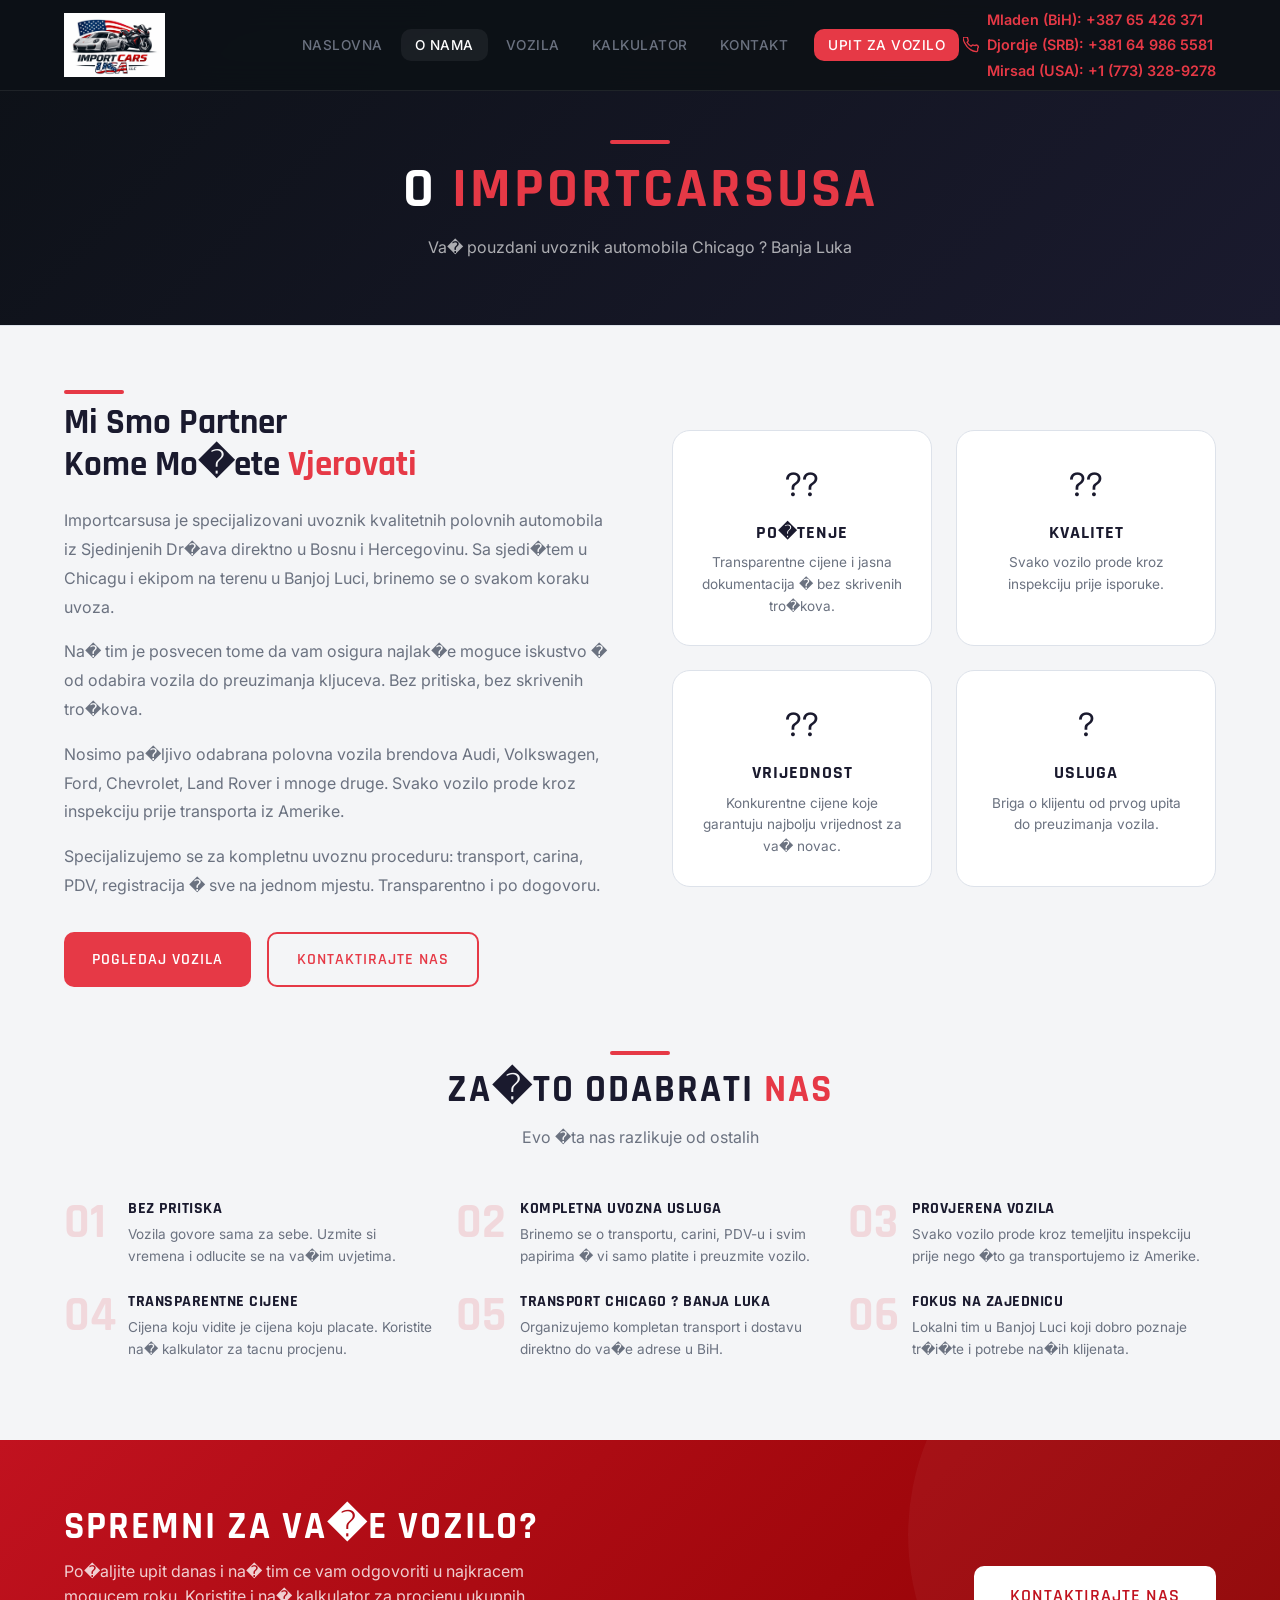
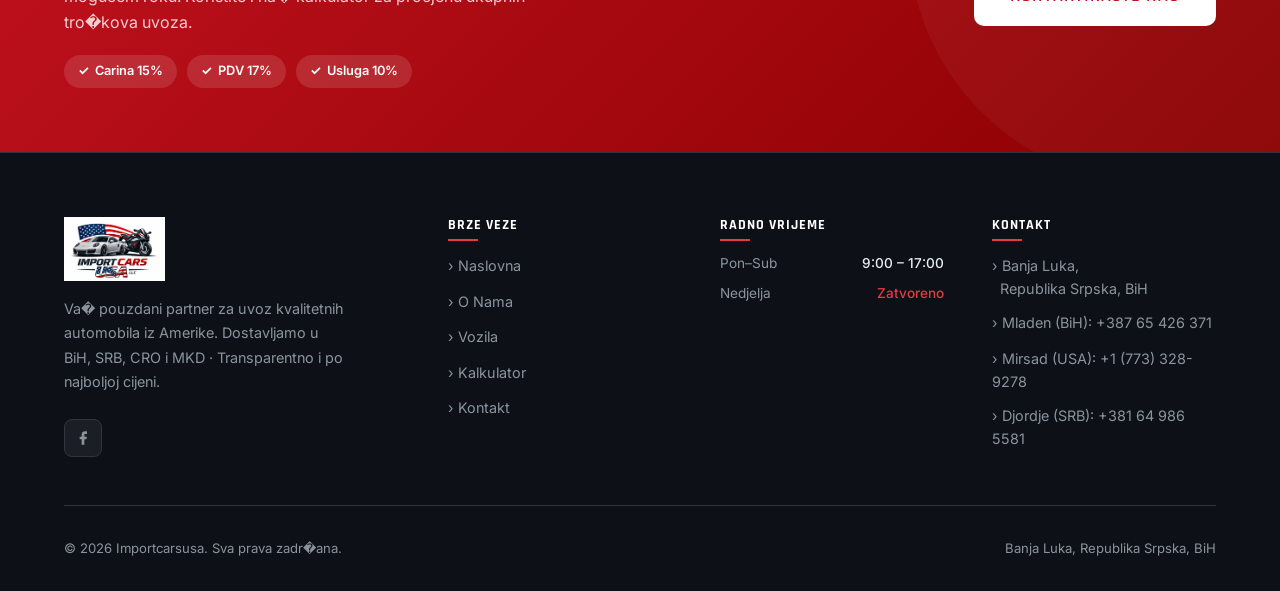
==== commit 23489d7b: "add contact" ====
--- a/about.html
+++ b/about.html
@@ -1,17 +1,17 @@
-﻿<!DOCTYPE html>
+<!DOCTYPE html>
 <html lang="bs">
 <head>
   <meta charset="UTF-8">
   <meta name="viewport" content="width=device-width, initial-scale=1.0">
-  <meta name="description" content="O nama — Importcarsusa, vaš pouzdani uvoznik automobila iz Amerike za Bosnu i Hercegovinu. Transparentno i povoljno.">
-  <title>O Nama — Importcarsusa</title>
-  <link rel="stylesheet" href="css/style.css">
+  <meta name="description" content="O nama � Importcarsusa, va� pouzdani uvoznik automobila iz Amerike za Bosnu i Hercegovinu. Transparentno i povoljno.">
+  <title>O Nama � Importcarsusa</title>
+  <link rel="stylesheet" href="css/style.css?v=2">
   <link rel="preconnect" href="https://fonts.googleapis.com">
   <link rel="preconnect" href="https://fonts.gstatic.com" crossorigin>
 </head>
 <body>
 
-  <!-- ═══════════════════ NAVBAR ═══════════════════════════ -->
+  <!-- ------------------- NAVBAR --------------------------- -->
   <nav class="navbar" role="navigation" aria-label="Main navigation">
     <div class="container">
       <div class="nav-inner">
@@ -26,11 +26,15 @@
           <li><a href="kalkulator.html" class="nav-link">Kalkulator</a></li>
           <li><a href="contact.html"    class="nav-link">Kontakt</a></li>
           <li><a href="contact.html"    class="nav-link nav-cta">Upit za Vozilo</a></li>
-          <li class="nav-phone">
+          <li class="nav-phone" aria-label="Phone number">
             <svg viewBox="0 0 24 24" fill="none" stroke="currentColor" stroke-width="2" aria-hidden="true">
               <path d="M22 16.92v3a2 2 0 01-2.18 2 19.79 19.79 0 01-8.63-3.07A19.5 19.5 0 013.07 9.81 19.79 19.79 0 01.01 1.18 2 2 0 012 0h3a2 2 0 012 1.72 12.84 12.84 0 00.7 2.81 2 2 0 01-.45 2.11L6.09 7.91a16 16 0 006 6l1.27-1.27a2 2 0 012.11-.45 12.84 12.84 0 002.81.7A2 2 0 0122 16.92z"/>
             </svg>
-            <a href="tel:+38765329696">+387 65 329 696</a>
+            <div style="display:flex;flex-direction:column;gap:2px">
+              <a href="tel:+38765426371">Mladen (BiH): +387 65 426 371</a>
+              <a href="tel:+381649865581">Djordje (SRB): +381 64 986 5581</a>
+              <a href="tel:+17733289278">Mirsad (USA): +1 (773) 328-9278</a>
+            </div>
           </li>
         </ul>
 
@@ -41,40 +45,40 @@
     </div>
   </nav>
 
-  <!-- ═══════════════════ PAGE HERO ════════════════════════ -->
+  <!-- ------------------- PAGE HERO ------------------------ -->
   <div class="page-hero">
     <div class="container">
       <div class="title-bar" style="margin: 0 auto 12px;"></div>
       <h1>O <span style="color:var(--accent)">Importcarsusa</span></h1>
-      <p>Vaš pouzdani uvoznik automobila Chicago → Banja Luka</p>
+      <p>Va� pouzdani uvoznik automobila Chicago ? Banja Luka</p>
     </div>
   </div>
 
-  <!-- ═══════════════════ ABOUT CONTENT ═══════════════════ -->
+  <!-- ------------------- ABOUT CONTENT ------------------- -->
   <main class="about-content">
     <div class="container">
 
       <div class="about-grid">
         <div class="about-text fade-in">
           <div class="title-bar"></div>
-          <h2>Mi Smo Partner<br>Kome Možete <span>Vjerovati</span></h2>
+          <h2>Mi Smo Partner<br>Kome Mo�ete <span>Vjerovati</span></h2>
           <p>
             Importcarsusa je specijalizovani uvoznik kvalitetnih polovnih automobila
-            iz Sjedinjenih Država direktno u Bosnu i Hercegovinu. Sa sjedištem u Chicagu
+            iz Sjedinjenih Dr�ava direktno u Bosnu i Hercegovinu. Sa sjedi�tem u Chicagu
             i ekipom na terenu u Banjoj Luci, brinemo se o svakom koraku uvoza.
           </p>
           <p>
-            Naš tim je posvećen tome da vam osigura najlakše moguće iskustvo — od
-            odabira vozila do preuzimanja ključeva. Bez pritiska, bez skrivenih troškova.
-          </p>
-          <p>
-            Nosimo pažljivo odabrana polovna vozila brendova Audi, Volkswagen, Ford,
-            Chevrolet, Land Rover i mnoge druge. Svako vozilo prođe kroz inspekciju
+            Na� tim je posvecen tome da vam osigura najlak�e moguce iskustvo � od
+            odabira vozila do preuzimanja kljuceva. Bez pritiska, bez skrivenih tro�kova.
+          </p>
+          <p>
+            Nosimo pa�ljivo odabrana polovna vozila brendova Audi, Volkswagen, Ford,
+            Chevrolet, Land Rover i mnoge druge. Svako vozilo prode kroz inspekciju
             prije transporta iz Amerike.
           </p>
           <p>
             Specijalizujemo se za kompletnu uvoznu proceduru: transport, carina, PDV,
-            registracija — sve na jednom mjestu. Transparentno i po dogovoru.
+            registracija � sve na jednom mjestu. Transparentno i po dogovoru.
           </p>
           <div style="margin-top: 32px; display: flex; gap: 16px; flex-wrap: wrap;">
             <a href="inventory.html" class="btn btn-primary">Pogledaj Vozila</a>
@@ -85,22 +89,22 @@
         <div class="fade-in fade-in-delay-1">
           <div class="values-grid">
             <div class="value-card">
-              <div class="value-icon" aria-hidden="true">🤝</div>
-              <h3>Poštenje</h3>
-              <p>Transparentne cijene i jasna dokumentacija — bez skrivenih troškova.</p>
-            </div>
-            <div class="value-card">
-              <div class="value-icon" aria-hidden="true">🚗</div>
+              <div class="value-icon" aria-hidden="true">??</div>
+              <h3>Po�tenje</h3>
+              <p>Transparentne cijene i jasna dokumentacija � bez skrivenih tro�kova.</p>
+            </div>
+            <div class="value-card">
+              <div class="value-icon" aria-hidden="true">??</div>
               <h3>Kvalitet</h3>
-              <p>Svako vozilo prođe kroz inspekciju prije isporuke.</p>
-            </div>
-            <div class="value-card">
-              <div class="value-icon" aria-hidden="true">💰</div>
+              <p>Svako vozilo prode kroz inspekciju prije isporuke.</p>
+            </div>
+            <div class="value-card">
+              <div class="value-icon" aria-hidden="true">??</div>
               <h3>Vrijednost</h3>
-              <p>Konkurentne cijene koje garantuju najbolju vrijednost za vaš novac.</p>
-            </div>
-            <div class="value-card">
-              <div class="value-icon" aria-hidden="true">⭐</div>
+              <p>Konkurentne cijene koje garantuju najbolju vrijednost za va� novac.</p>
+            </div>
+            <div class="value-card">
+              <div class="value-icon" aria-hidden="true">?</div>
               <h3>Usluga</h3>
               <p>Briga o klijentu od prvog upita do preuzimanja vozila.</p>
             </div>
@@ -111,8 +115,8 @@
       <!-- Why Choose Us -->
       <div class="section-header fade-in" style="text-align:center; margin-top:64px;">
         <div class="title-bar" style="margin: 0 auto 12px;"></div>
-        <h2 class="section-title">Zašto Odabrati <span>Nas</span></h2>
-        <p class="section-subtitle">Evo šta nas razlikuje od ostalih</p>
+        <h2 class="section-title">Za�to Odabrati <span>Nas</span></h2>
+        <p class="section-subtitle">Evo �ta nas razlikuje od ostalih</p>
       </div>
 
       <div class="why-grid fade-in">
@@ -121,7 +125,7 @@
           <div class="why-num">01</div>
           <div>
             <h3>Bez Pritiska</h3>
-            <p>Vozila govore sama za sebe. Uzmite si vremena i odlučite se na vašim uvjetima.</p>
+            <p>Vozila govore sama za sebe. Uzmite si vremena i odlucite se na va�im uvjetima.</p>
           </div>
         </div>
 
@@ -129,7 +133,7 @@
           <div class="why-num">02</div>
           <div>
             <h3>Kompletna Uvozna Usluga</h3>
-            <p>Brinemo se o transportu, carini, PDV-u i svim papirima — vi samo platite i preuzmite vozilo.</p>
+            <p>Brinemo se o transportu, carini, PDV-u i svim papirima � vi samo platite i preuzmite vozilo.</p>
           </div>
         </div>
 
@@ -137,7 +141,7 @@
           <div class="why-num">03</div>
           <div>
             <h3>Provjerena Vozila</h3>
-            <p>Svako vozilo prođe kroz temeljitu inspekciju prije nego što ga transportujemo iz Amerike.</p>
+            <p>Svako vozilo prode kroz temeljitu inspekciju prije nego �to ga transportujemo iz Amerike.</p>
           </div>
         </div>
 
@@ -145,15 +149,15 @@
           <div class="why-num">04</div>
           <div>
             <h3>Transparentne Cijene</h3>
-            <p>Cijena koju vidite je cijena koju plaćate. Koristite naš kalkulator za tačnu procjenu.</p>
+            <p>Cijena koju vidite je cijena koju placate. Koristite na� kalkulator za tacnu procjenu.</p>
           </div>
         </div>
 
         <div class="why-item">
           <div class="why-num">05</div>
           <div>
-            <h3>Transport Chicago → Banja Luka</h3>
-            <p>Organizujemo kompletan transport i dostavu direktno do vaše adrese u BiH.</p>
+            <h3>Transport Chicago ? Banja Luka</h3>
+            <p>Organizujemo kompletan transport i dostavu direktno do va�e adrese u BiH.</p>
           </div>
         </div>
 
@@ -161,7 +165,7 @@
           <div class="why-num">06</div>
           <div>
             <h3>Fokus na Zajednicu</h3>
-            <p>Lokalni tim u Banjoj Luci koji dobro poznaje tržište i potrebe naših klijenata.</p>
+            <p>Lokalni tim u Banjoj Luci koji dobro poznaje tr�i�te i potrebe na�ih klijenata.</p>
           </div>
         </div>
 
@@ -170,15 +174,15 @@
     </div>
   </main>
 
-  <!-- ═══════════════════ CREDIT BANNER ═══════════════════ -->
+  <!-- ------------------- CREDIT BANNER ------------------- -->
   <div class="credit-banner" aria-label="Credit approval">
     <div class="container">
       <div class="credit-inner">
         <div class="credit-text fade-in">
-          <h2>Spremni za Vaše Vozilo?</h2>
-          <p>
-            Pošaljite upit danas i naš tim će vam odgovoriti u najkraćem mogućem roku.
-            Koristite i naš kalkulator za procjenu ukupnih troškova uvoza.
+          <h2>Spremni za Va�e Vozilo?</h2>
+          <p>
+            Po�aljite upit danas i na� tim ce vam odgovoriti u najkracem mogucem roku.
+            Koristite i na� kalkulator za procjenu ukupnih tro�kova uvoza.
           </p>
           <div class="credit-tags">
             <span class="credit-tag">Carina 15%</span>
--- a/css/style.css
+++ b/css/style.css
@@ -163,7 +163,7 @@
   display: flex;
   align-items: center;
   justify-content: space-between;
-  height: 72px;
+  height: 90px;
 }
 
 .nav-logo {
@@ -188,7 +188,7 @@
 }
 
 .logo-img {
-  height: 52px;
+  height: 64px;
   width: auto;
   object-fit: contain;
 }
@@ -284,20 +284,22 @@
   align-items: center;
   position: relative;
   overflow: hidden;
-  background: linear-gradient(135deg, #0d1117 0%, #1a1a2e 50%, #0d1117 100%);
-  background-image: url('../images/hero-bg.png');
-  background-size: cover;
+  background-color: #ffffff;
+  background-image: url('../images/import_cars_usa.jpg');
+  background-size: contain;
   background-position: center right;
-  background-blend-mode: overlay;
+  background-repeat: no-repeat;
 }
 
 .hero::before {
   content: '';
   position: absolute;
   inset: 0;
-  background:
-    radial-gradient(ellipse 80% 60% at 70% 50%, rgba(230,57,70,0.08) 0%, transparent 70%),
-    radial-gradient(ellipse 40% 40% at 20% 30%, rgba(230,57,70,0.05) 0%, transparent 60%);
+  background: linear-gradient(to right,
+    rgba(13,17,23,0.97) 0%,
+    rgba(13,17,23,0.90) 30%,
+    rgba(13,17,23,0.45) 55%,
+    transparent 75%);
 }
 
 .hero-grid {
@@ -1281,7 +1283,7 @@
 .form-success p { color: var(--text-muted); }
 
 /* ─── Map ─────────────────────────────────────────────────── */
-.map-section { padding: 0 0 64px; }
+.map-section { padding: 64px 0; }
 
 .map-placeholder {
   width: 100%;
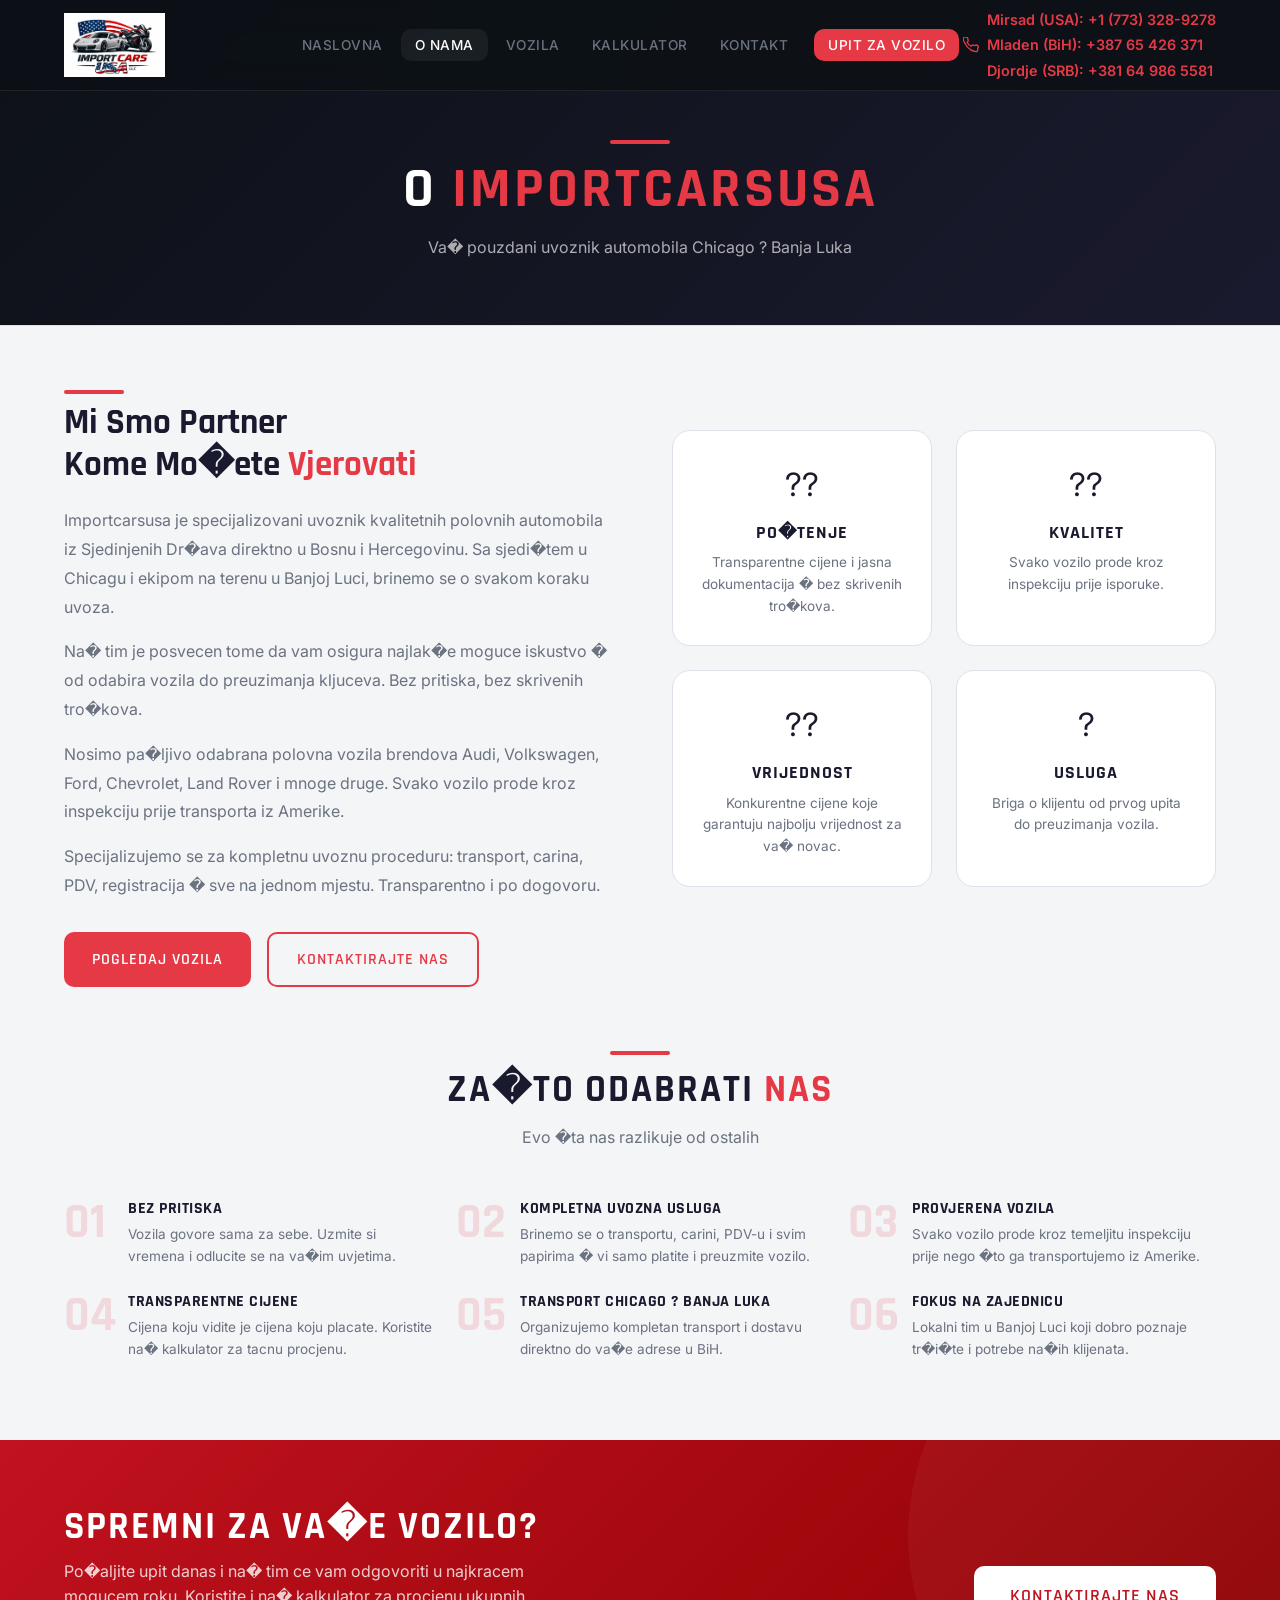
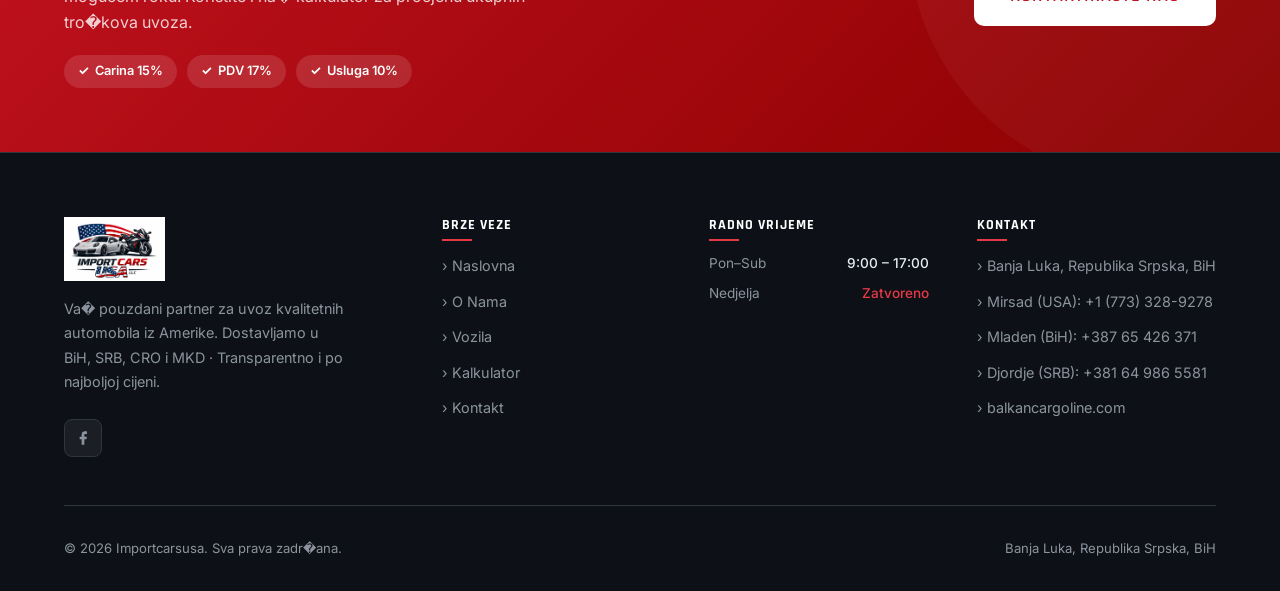
==== commit 7c7d2882: "Change contact" ====
--- a/about.html
+++ b/about.html
@@ -1,4 +1,4 @@
-<!DOCTYPE html>
+﻿<!DOCTYPE html>
 <html lang="bs">
 <head>
   <meta charset="UTF-8">
@@ -31,9 +31,9 @@
               <path d="M22 16.92v3a2 2 0 01-2.18 2 19.79 19.79 0 01-8.63-3.07A19.5 19.5 0 013.07 9.81 19.79 19.79 0 01.01 1.18 2 2 0 012 0h3a2 2 0 012 1.72 12.84 12.84 0 00.7 2.81 2 2 0 01-.45 2.11L6.09 7.91a16 16 0 006 6l1.27-1.27a2 2 0 012.11-.45 12.84 12.84 0 002.81.7A2 2 0 0122 16.92z"/>
             </svg>
             <div style="display:flex;flex-direction:column;gap:2px">
+              <a href="tel:+17733289278">Mirsad (USA): +1 (773) 328-9278</a>
               <a href="tel:+38765426371">Mladen (BiH): +387 65 426 371</a>
               <a href="tel:+381649865581">Djordje (SRB): +381 64 986 5581</a>
-              <a href="tel:+17733289278">Mirsad (USA): +1 (773) 328-9278</a>
             </div>
           </li>
         </ul>
--- a/css/style.css
+++ b/css/style.css
@@ -1367,6 +1367,7 @@
 }
 
 .footer-links { display: flex; flex-direction: column; gap: 10px; }
+.footer-links .footer-link { white-space: nowrap; }
 .footer-link {
   color: var(--text-muted);
   font-size: 0.9rem;
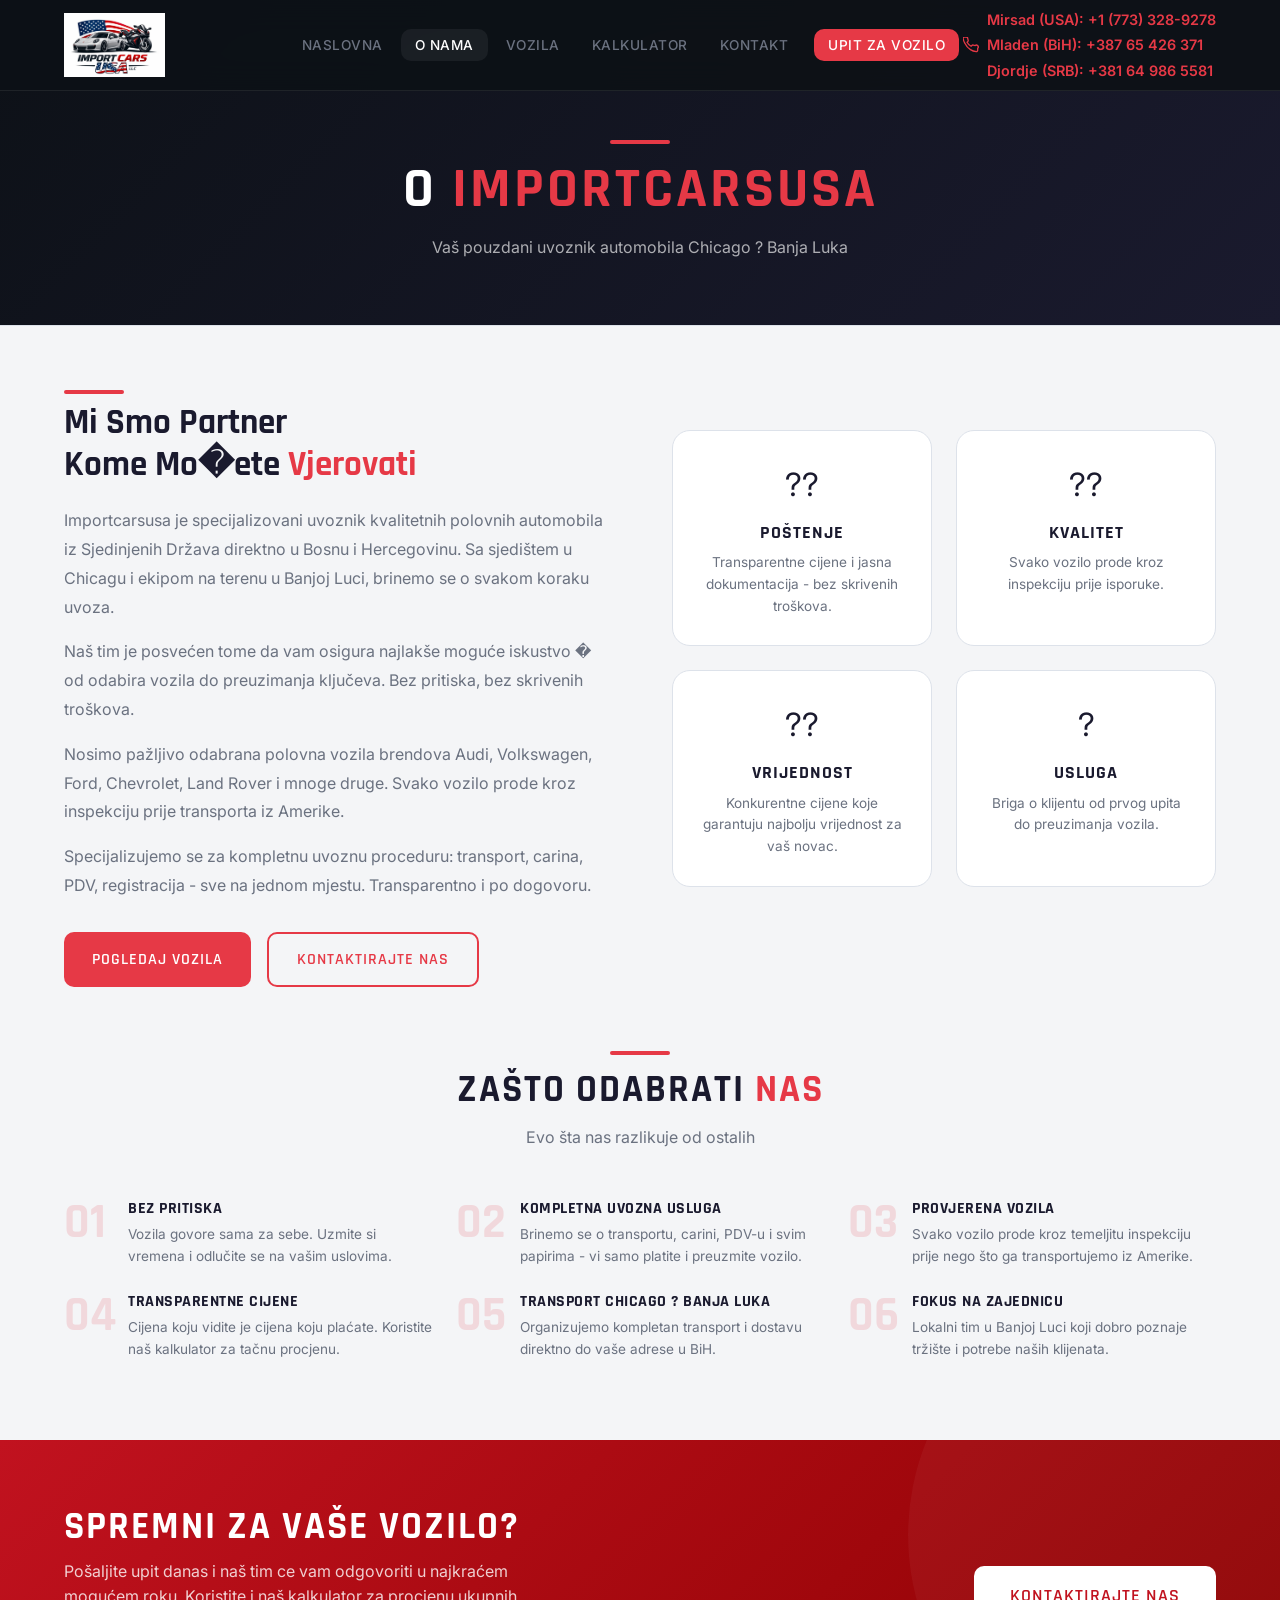
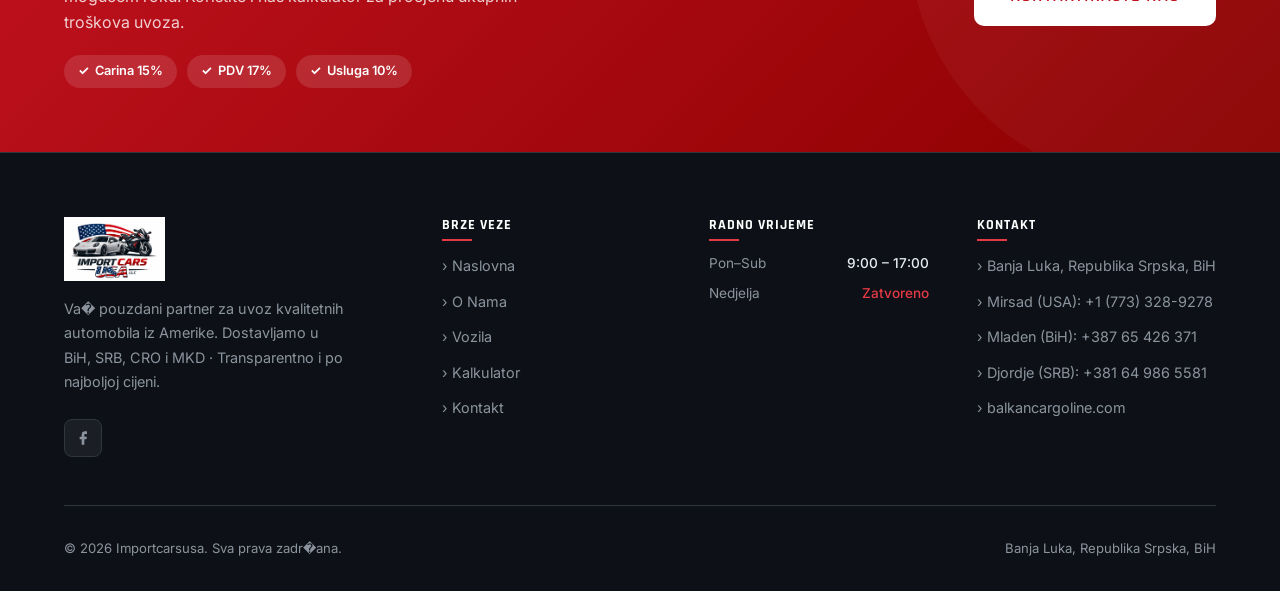
==== commit ebc315d0: "utf" ====
--- a/about.html
+++ b/about.html
@@ -50,7 +50,7 @@
     <div class="container">
       <div class="title-bar" style="margin: 0 auto 12px;"></div>
       <h1>O <span style="color:var(--accent)">Importcarsusa</span></h1>
-      <p>Va� pouzdani uvoznik automobila Chicago ? Banja Luka</p>
+      <p>Vaš pouzdani uvoznik automobila Chicago ? Banja Luka</p>
     </div>
   </div>
 
@@ -64,21 +64,21 @@
           <h2>Mi Smo Partner<br>Kome Mo�ete <span>Vjerovati</span></h2>
           <p>
             Importcarsusa je specijalizovani uvoznik kvalitetnih polovnih automobila
-            iz Sjedinjenih Dr�ava direktno u Bosnu i Hercegovinu. Sa sjedi�tem u Chicagu
+            iz Sjedinjenih Država direktno u Bosnu i Hercegovinu. Sa sjedištem u Chicagu
             i ekipom na terenu u Banjoj Luci, brinemo se o svakom koraku uvoza.
           </p>
           <p>
-            Na� tim je posvecen tome da vam osigura najlak�e moguce iskustvo � od
-            odabira vozila do preuzimanja kljuceva. Bez pritiska, bez skrivenih tro�kova.
-          </p>
-          <p>
-            Nosimo pa�ljivo odabrana polovna vozila brendova Audi, Volkswagen, Ford,
+            Naš tim je posvećen tome da vam osigura najlakše moguće iskustvo � od
+            odabira vozila do preuzimanja ključeva. Bez pritiska, bez skrivenih troškova.
+          </p>
+          <p>
+            Nosimo pažljivo odabrana polovna vozila brendova Audi, Volkswagen, Ford,
             Chevrolet, Land Rover i mnoge druge. Svako vozilo prode kroz inspekciju
             prije transporta iz Amerike.
           </p>
           <p>
             Specijalizujemo se za kompletnu uvoznu proceduru: transport, carina, PDV,
-            registracija � sve na jednom mjestu. Transparentno i po dogovoru.
+            registracija - sve na jednom mjestu. Transparentno i po dogovoru.
           </p>
           <div style="margin-top: 32px; display: flex; gap: 16px; flex-wrap: wrap;">
             <a href="inventory.html" class="btn btn-primary">Pogledaj Vozila</a>
@@ -90,8 +90,8 @@
           <div class="values-grid">
             <div class="value-card">
               <div class="value-icon" aria-hidden="true">??</div>
-              <h3>Po�tenje</h3>
-              <p>Transparentne cijene i jasna dokumentacija � bez skrivenih tro�kova.</p>
+              <h3>Poštenje</h3>
+              <p>Transparentne cijene i jasna dokumentacija - bez skrivenih troškova.</p>
             </div>
             <div class="value-card">
               <div class="value-icon" aria-hidden="true">??</div>
@@ -101,7 +101,7 @@
             <div class="value-card">
               <div class="value-icon" aria-hidden="true">??</div>
               <h3>Vrijednost</h3>
-              <p>Konkurentne cijene koje garantuju najbolju vrijednost za va� novac.</p>
+              <p>Konkurentne cijene koje garantuju najbolju vrijednost za vaš novac.</p>
             </div>
             <div class="value-card">
               <div class="value-icon" aria-hidden="true">?</div>
@@ -115,8 +115,8 @@
       <!-- Why Choose Us -->
       <div class="section-header fade-in" style="text-align:center; margin-top:64px;">
         <div class="title-bar" style="margin: 0 auto 12px;"></div>
-        <h2 class="section-title">Za�to Odabrati <span>Nas</span></h2>
-        <p class="section-subtitle">Evo �ta nas razlikuje od ostalih</p>
+        <h2 class="section-title">Zašto Odabrati <span>Nas</span></h2>
+        <p class="section-subtitle">Evo šta nas razlikuje od ostalih</p>
       </div>
 
       <div class="why-grid fade-in">
@@ -125,7 +125,7 @@
           <div class="why-num">01</div>
           <div>
             <h3>Bez Pritiska</h3>
-            <p>Vozila govore sama za sebe. Uzmite si vremena i odlucite se na va�im uvjetima.</p>
+            <p>Vozila govore sama za sebe. Uzmite si vremena i odlučite se na vašim uslovima.</p>
           </div>
         </div>
 
@@ -133,7 +133,7 @@
           <div class="why-num">02</div>
           <div>
             <h3>Kompletna Uvozna Usluga</h3>
-            <p>Brinemo se o transportu, carini, PDV-u i svim papirima � vi samo platite i preuzmite vozilo.</p>
+            <p>Brinemo se o transportu, carini, PDV-u i svim papirima - vi samo platite i preuzmite vozilo.</p>
           </div>
         </div>
 
@@ -141,7 +141,7 @@
           <div class="why-num">03</div>
           <div>
             <h3>Provjerena Vozila</h3>
-            <p>Svako vozilo prode kroz temeljitu inspekciju prije nego �to ga transportujemo iz Amerike.</p>
+            <p>Svako vozilo prode kroz temeljitu inspekciju prije nego što ga transportujemo iz Amerike.</p>
           </div>
         </div>
 
@@ -149,7 +149,7 @@
           <div class="why-num">04</div>
           <div>
             <h3>Transparentne Cijene</h3>
-            <p>Cijena koju vidite je cijena koju placate. Koristite na� kalkulator za tacnu procjenu.</p>
+            <p>Cijena koju vidite je cijena koju plaćate. Koristite naš kalkulator za tačnu procjenu.</p>
           </div>
         </div>
 
@@ -157,7 +157,7 @@
           <div class="why-num">05</div>
           <div>
             <h3>Transport Chicago ? Banja Luka</h3>
-            <p>Organizujemo kompletan transport i dostavu direktno do va�e adrese u BiH.</p>
+            <p>Organizujemo kompletan transport i dostavu direktno do vaše adrese u BiH.</p>
           </div>
         </div>
 
@@ -165,7 +165,7 @@
           <div class="why-num">06</div>
           <div>
             <h3>Fokus na Zajednicu</h3>
-            <p>Lokalni tim u Banjoj Luci koji dobro poznaje tr�i�te i potrebe na�ih klijenata.</p>
+            <p>Lokalni tim u Banjoj Luci koji dobro poznaje tržište i potrebe naših klijenata.</p>
           </div>
         </div>
 
@@ -179,10 +179,10 @@
     <div class="container">
       <div class="credit-inner">
         <div class="credit-text fade-in">
-          <h2>Spremni za Va�e Vozilo?</h2>
-          <p>
-            Po�aljite upit danas i na� tim ce vam odgovoriti u najkracem mogucem roku.
-            Koristite i na� kalkulator za procjenu ukupnih tro�kova uvoza.
+          <h2>Spremni za Vaše Vozilo?</h2>
+          <p>
+            Pošaljite upit danas i naš tim ce vam odgovoriti u najkraćem mogućem roku.
+            Koristite i naš kalkulator za procjenu ukupnih troškova uvoza.
           </p>
           <div class="credit-tags">
             <span class="credit-tag">Carina 15%</span>
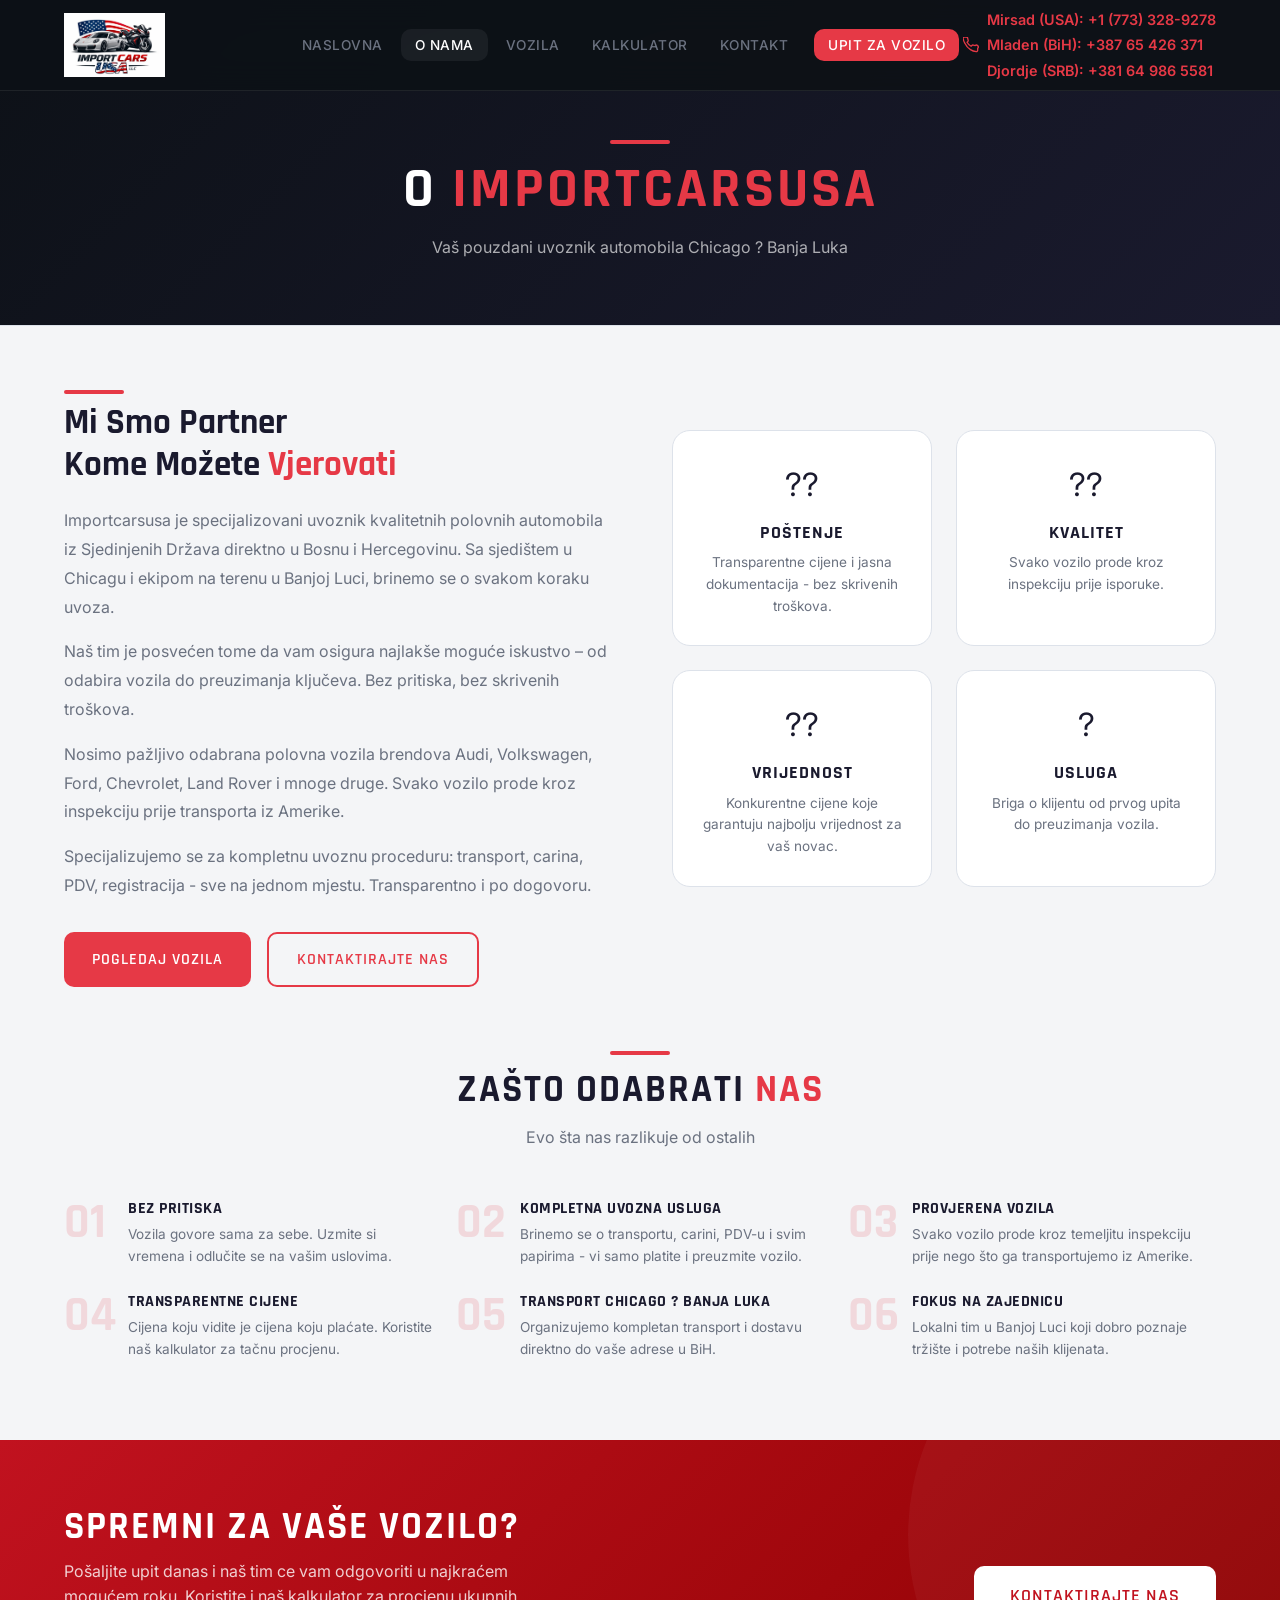
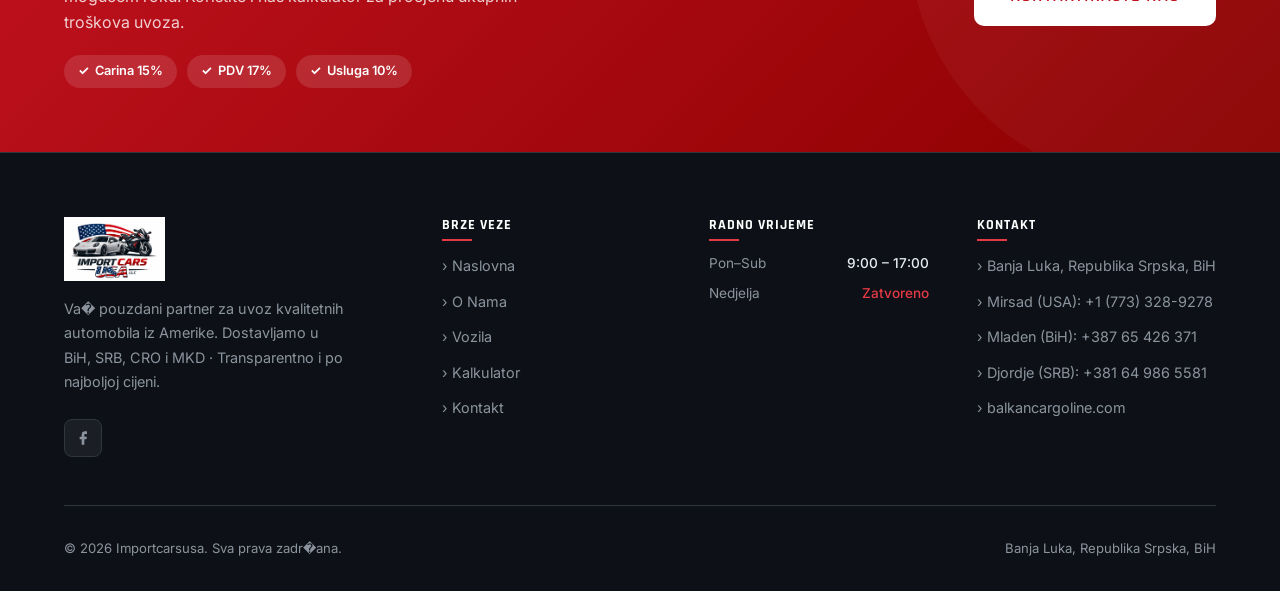
==== commit 43e34c3c: "Add references" ====
--- a/about.html
+++ b/about.html
@@ -3,8 +3,8 @@
 <head>
   <meta charset="UTF-8">
   <meta name="viewport" content="width=device-width, initial-scale=1.0">
-  <meta name="description" content="O nama � Importcarsusa, va� pouzdani uvoznik automobila iz Amerike za Bosnu i Hercegovinu. Transparentno i povoljno.">
-  <title>O Nama � Importcarsusa</title>
+  <meta name="description" content="O nama Importcarsusa, vaš pouzdani uvoznik automobila iz Amerike za Bosnu i Hercegovinu. Transparentno i povoljno.">
+  <title>O Nama – Importcarsusa</title>
   <link rel="stylesheet" href="css/style.css?v=2">
   <link rel="preconnect" href="https://fonts.googleapis.com">
   <link rel="preconnect" href="https://fonts.gstatic.com" crossorigin>
@@ -61,14 +61,14 @@
       <div class="about-grid">
         <div class="about-text fade-in">
           <div class="title-bar"></div>
-          <h2>Mi Smo Partner<br>Kome Mo�ete <span>Vjerovati</span></h2>
+          <h2>Mi Smo Partner<br>Kome Možete <span>Vjerovati</span></h2>
           <p>
             Importcarsusa je specijalizovani uvoznik kvalitetnih polovnih automobila
             iz Sjedinjenih Država direktno u Bosnu i Hercegovinu. Sa sjedištem u Chicagu
             i ekipom na terenu u Banjoj Luci, brinemo se o svakom koraku uvoza.
           </p>
           <p>
-            Naš tim je posvećen tome da vam osigura najlakše moguće iskustvo � od
+            Naš tim je posvećen tome da vam osigura najlakše moguće iskustvo – od
             odabira vozila do preuzimanja ključeva. Bez pritiska, bez skrivenih troškova.
           </p>
           <p>
--- a/css/style.css
+++ b/css/style.css
@@ -1581,6 +1581,44 @@
   overflow: hidden;
 }
 
+/* ─── Partner Sites ───────────────────────────────────────── */
+.partner-sites { padding: 64px 0; background: var(--primary); }
+
+.partner-grid {
+  display: flex;
+  flex-wrap: wrap;
+  gap: 16px;
+  justify-content: center;
+  margin-top: 36px;
+}
+
+.partner-card {
+  display: flex;
+  align-items: center;
+  justify-content: center;
+  padding: 18px 36px;
+  background: var(--secondary);
+  border: 1px solid var(--border);
+  border-radius: var(--radius);
+  text-decoration: none;
+  transition: border-color 0.2s, box-shadow 0.2s, transform 0.2s;
+}
+
+.partner-card:hover {
+  border-color: var(--accent);
+  box-shadow: 0 4px 16px rgba(230,57,70,0.12);
+  transform: translateY(-2px);
+}
+
+.partner-name {
+  font-family: 'Rajdhani', sans-serif;
+  font-size: 1.15rem;
+  font-weight: 700;
+  color: var(--text);
+  letter-spacing: 0.5px;
+}
+
+
 .calc-result-header {
   background: linear-gradient(135deg, #0d1117 0%, #1a1a2e 100%);
   padding: 28px 32px 24px;
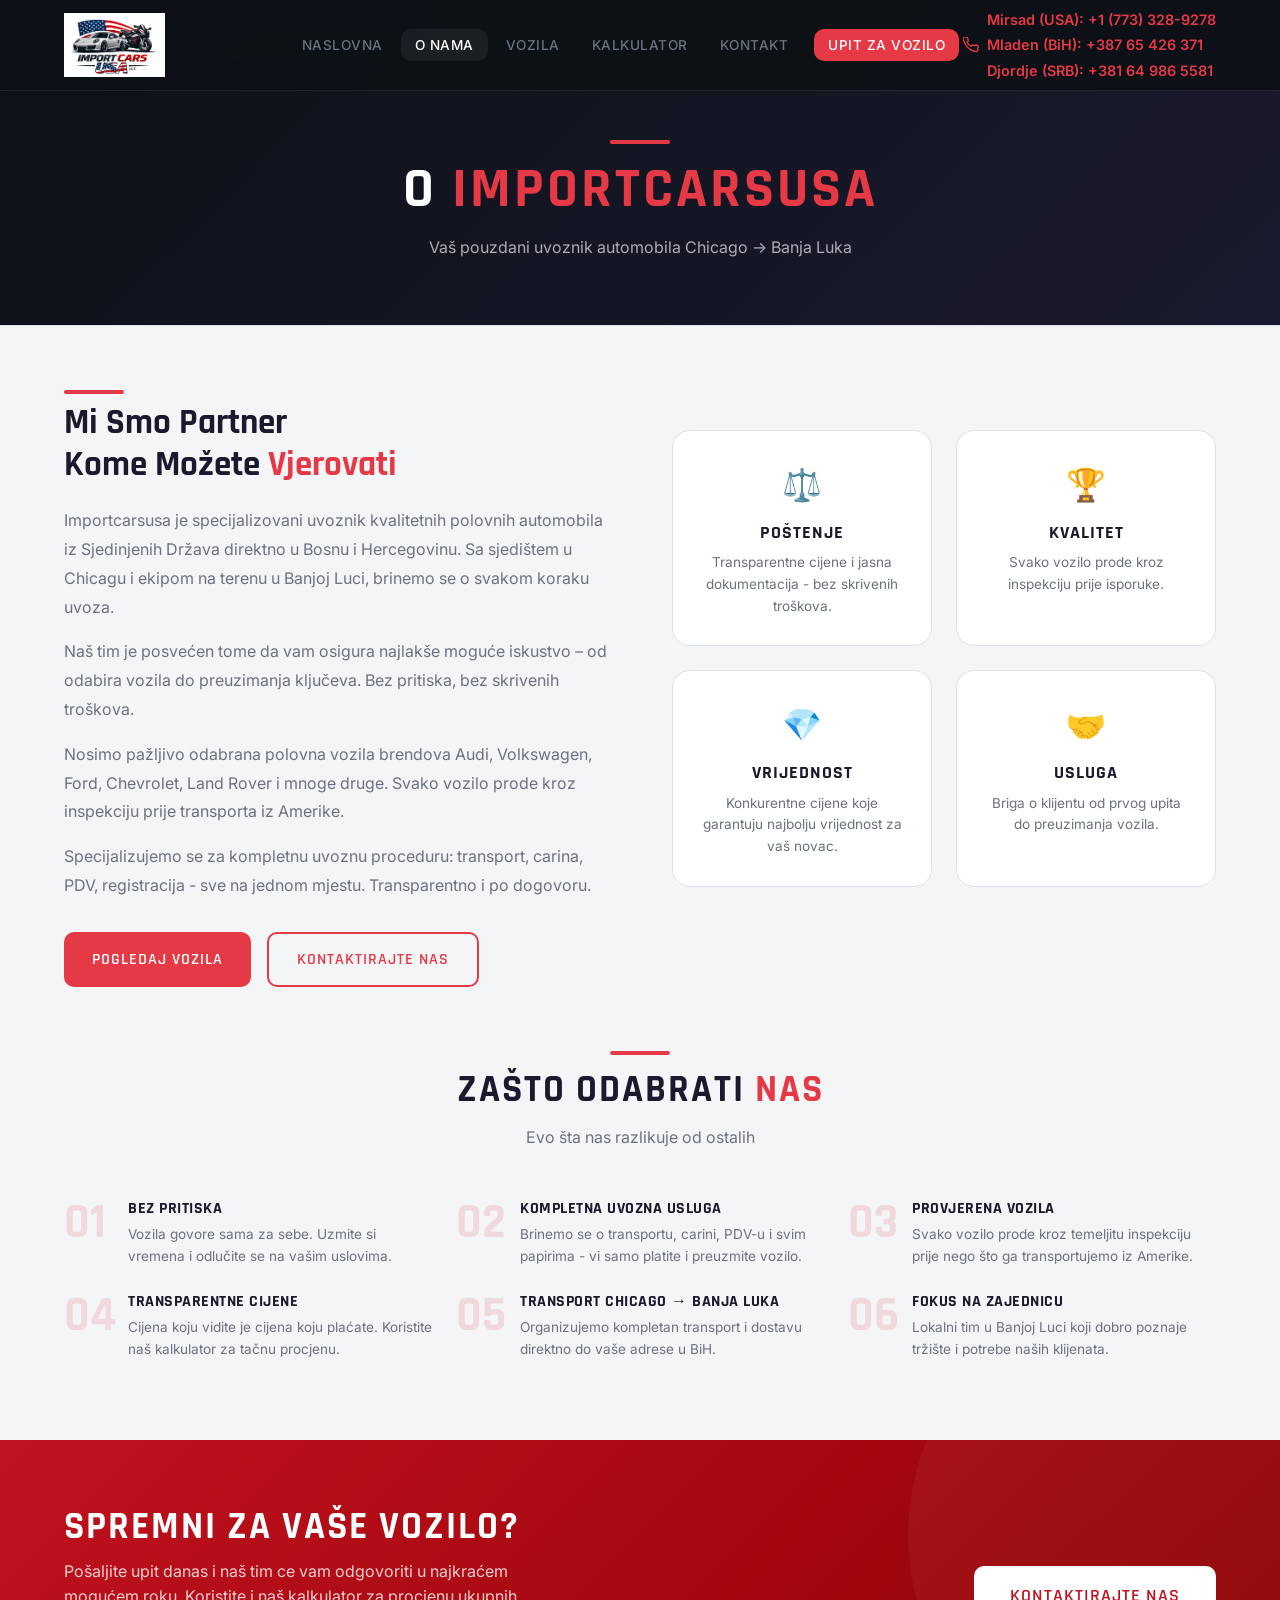
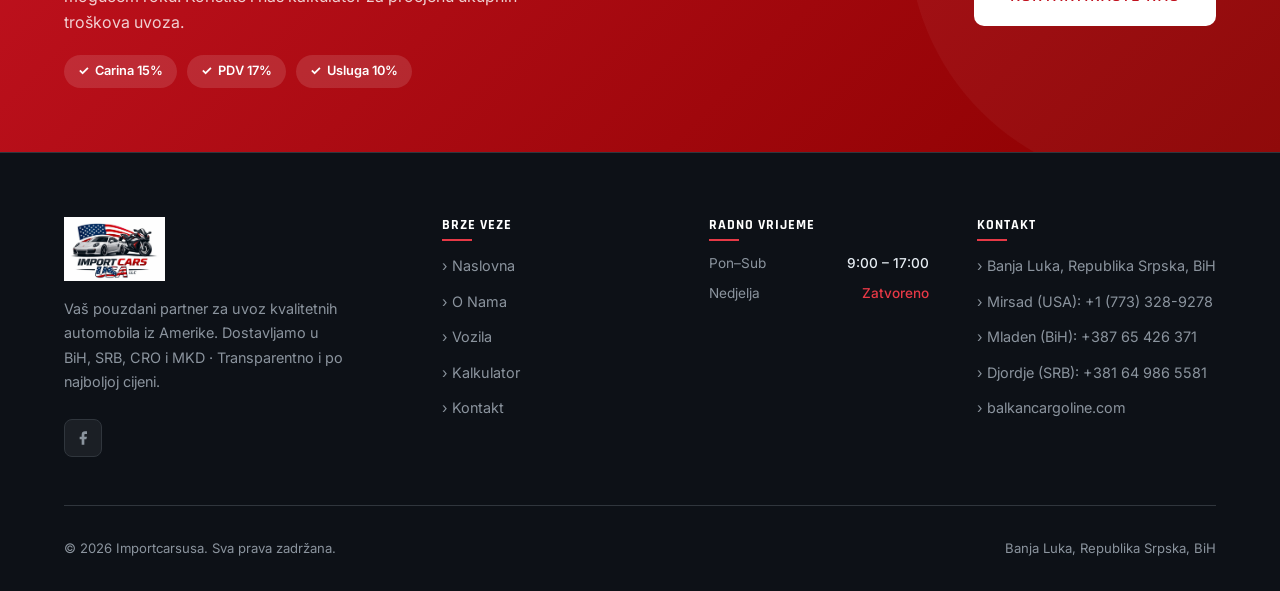
==== commit 069c0e75: "Change language" ====
--- a/about.html
+++ b/about.html
@@ -50,7 +50,7 @@
     <div class="container">
       <div class="title-bar" style="margin: 0 auto 12px;"></div>
       <h1>O <span style="color:var(--accent)">Importcarsusa</span></h1>
-      <p>Vaš pouzdani uvoznik automobila Chicago ? Banja Luka</p>
+      <p>Vaš pouzdani uvoznik automobila Chicago → Banja Luka</p>
     </div>
   </div>
 
@@ -89,22 +89,22 @@
         <div class="fade-in fade-in-delay-1">
           <div class="values-grid">
             <div class="value-card">
-              <div class="value-icon" aria-hidden="true">??</div>
+              <div class="value-icon" aria-hidden="true">⚖️</div>
               <h3>Poštenje</h3>
               <p>Transparentne cijene i jasna dokumentacija - bez skrivenih troškova.</p>
             </div>
             <div class="value-card">
-              <div class="value-icon" aria-hidden="true">??</div>
+              <div class="value-icon" aria-hidden="true">🏆</div>
               <h3>Kvalitet</h3>
               <p>Svako vozilo prode kroz inspekciju prije isporuke.</p>
             </div>
             <div class="value-card">
-              <div class="value-icon" aria-hidden="true">??</div>
+              <div class="value-icon" aria-hidden="true">💎</div>
               <h3>Vrijednost</h3>
               <p>Konkurentne cijene koje garantuju najbolju vrijednost za vaš novac.</p>
             </div>
             <div class="value-card">
-              <div class="value-icon" aria-hidden="true">?</div>
+              <div class="value-icon" aria-hidden="true">🤝</div>
               <h3>Usluga</h3>
               <p>Briga o klijentu od prvog upita do preuzimanja vozila.</p>
             </div>
@@ -156,7 +156,7 @@
         <div class="why-item">
           <div class="why-num">05</div>
           <div>
-            <h3>Transport Chicago ? Banja Luka</h3>
+            <h3>Transport Chicago → Banja Luka</h3>
             <p>Organizujemo kompletan transport i dostavu direktno do vaše adrese u BiH.</p>
           </div>
         </div>
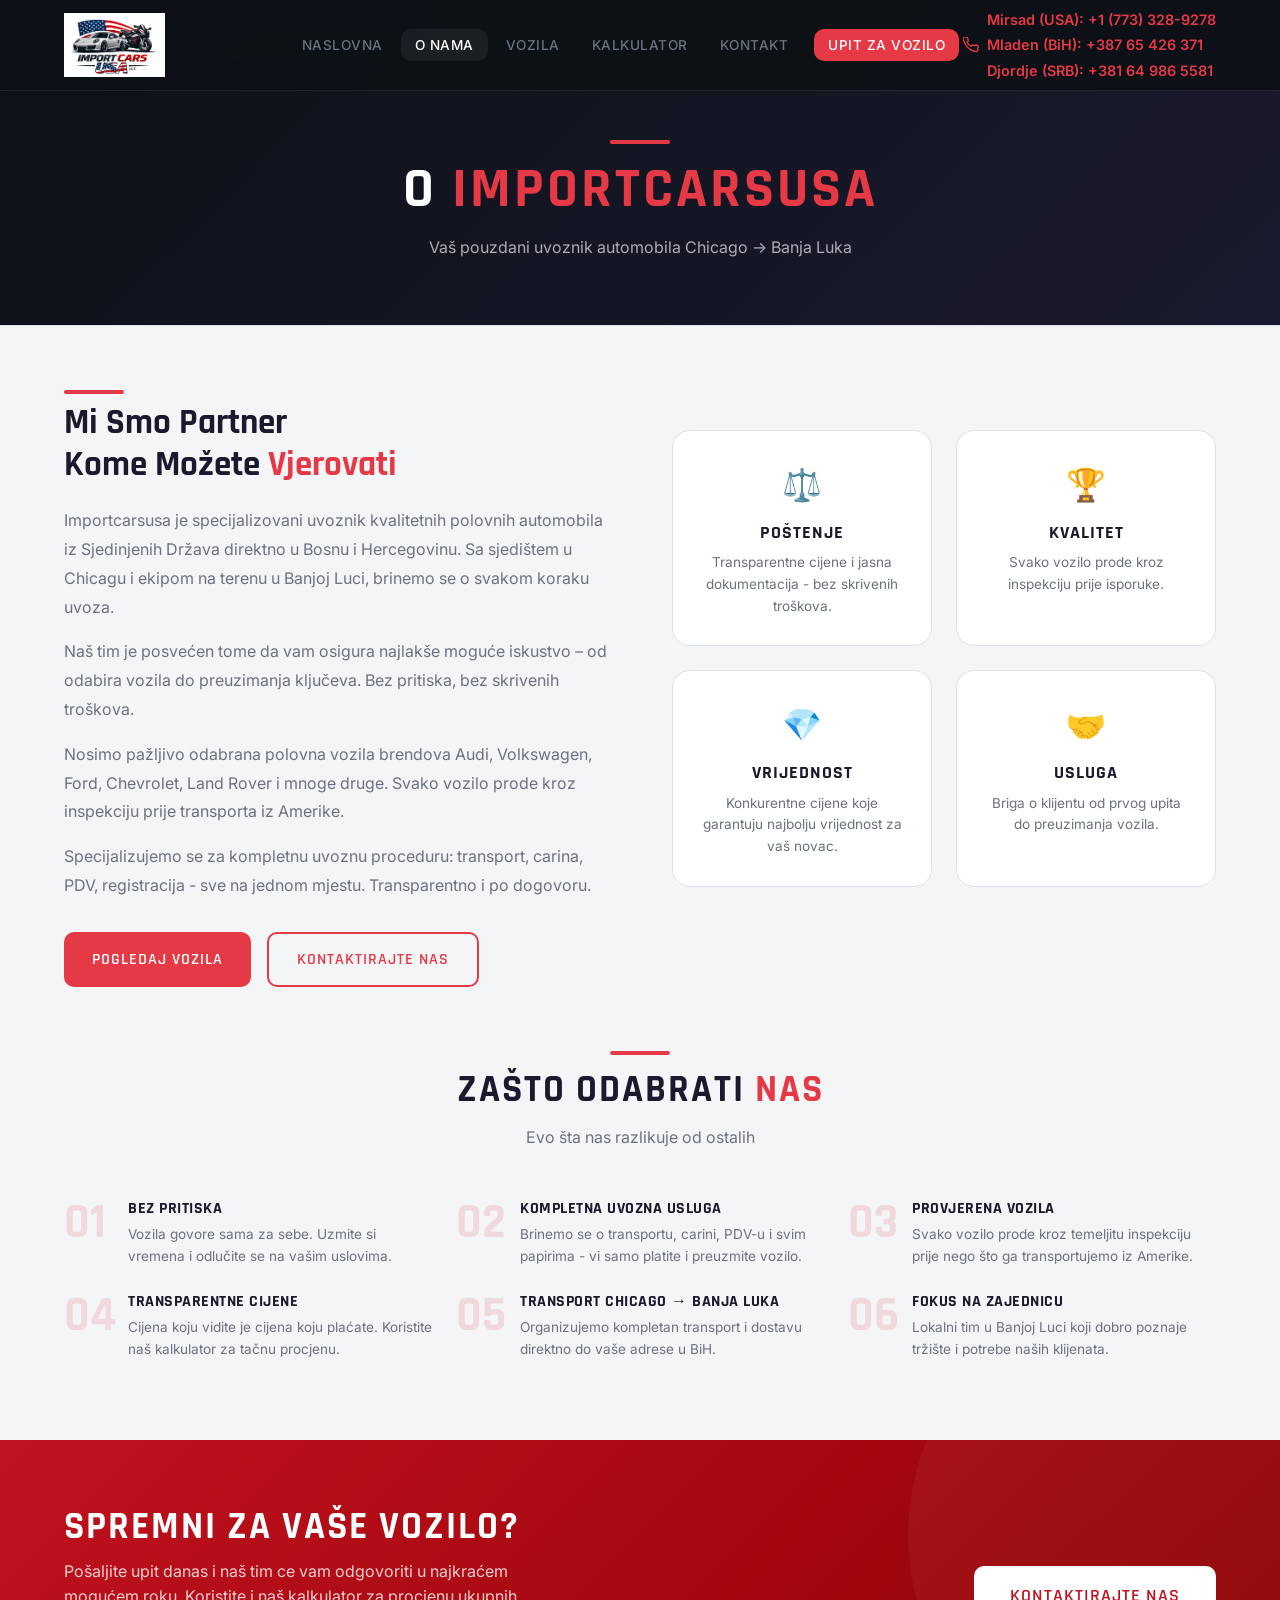
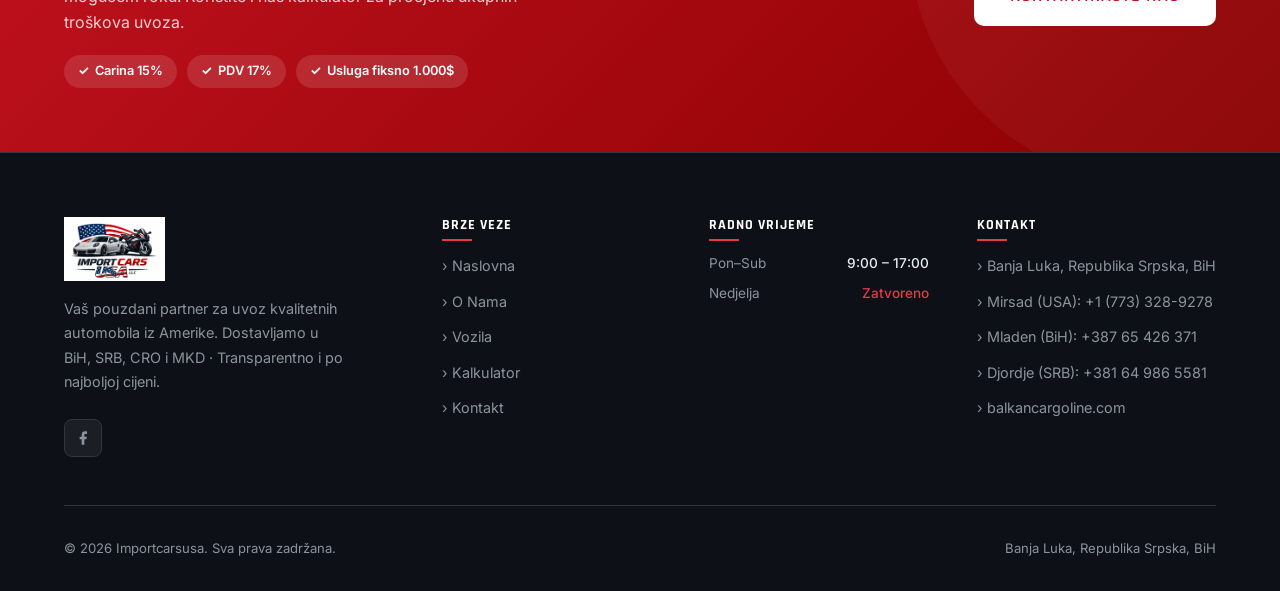
==== commit 57d24ad9: "Editu usluga" ====
--- a/about.html
+++ b/about.html
@@ -187,7 +187,7 @@
           <div class="credit-tags">
             <span class="credit-tag">Carina 15%</span>
             <span class="credit-tag">PDV 17%</span>
-            <span class="credit-tag">Usluga 10%</span>
+            <span class="credit-tag">Usluga fiksno 1.000$</span>
           </div>
         </div>
         <a href="contact.html" class="btn credit-btn fade-in fade-in-delay-1">Kontaktirajte Nas</a>
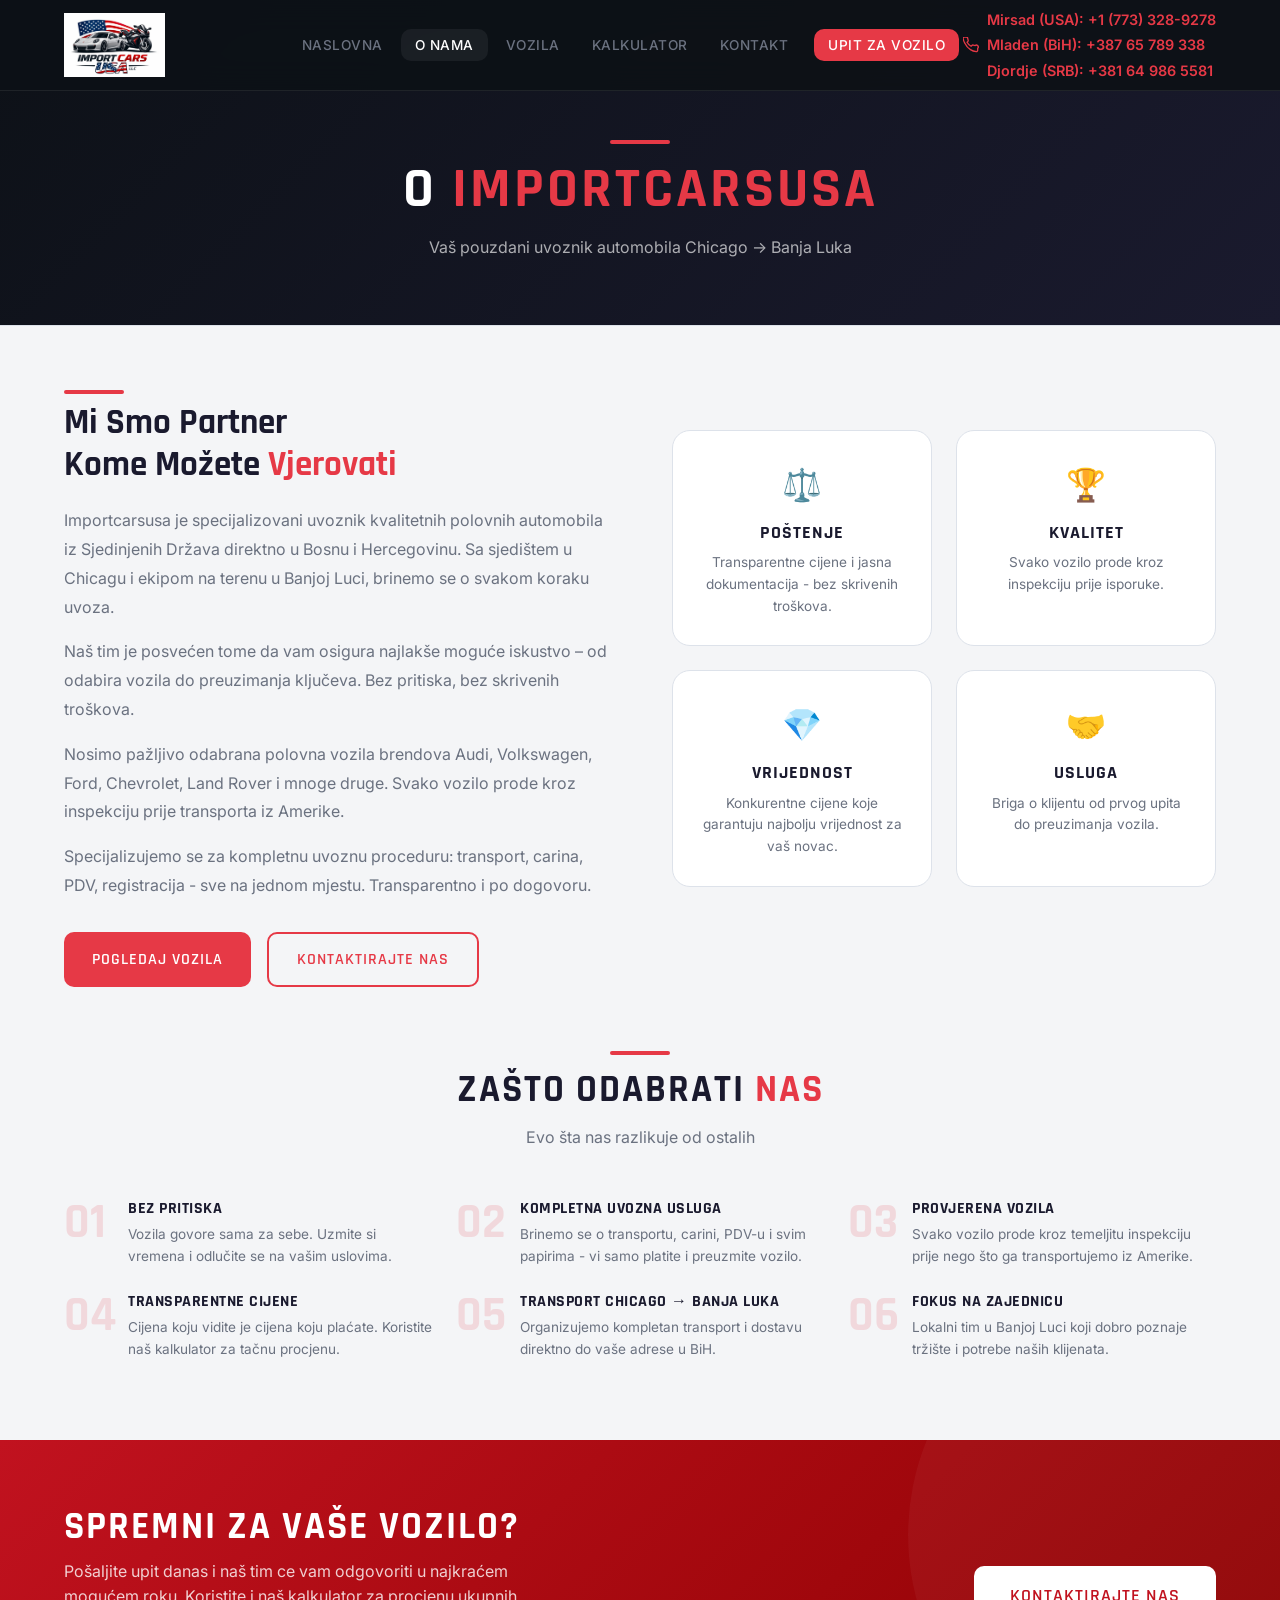
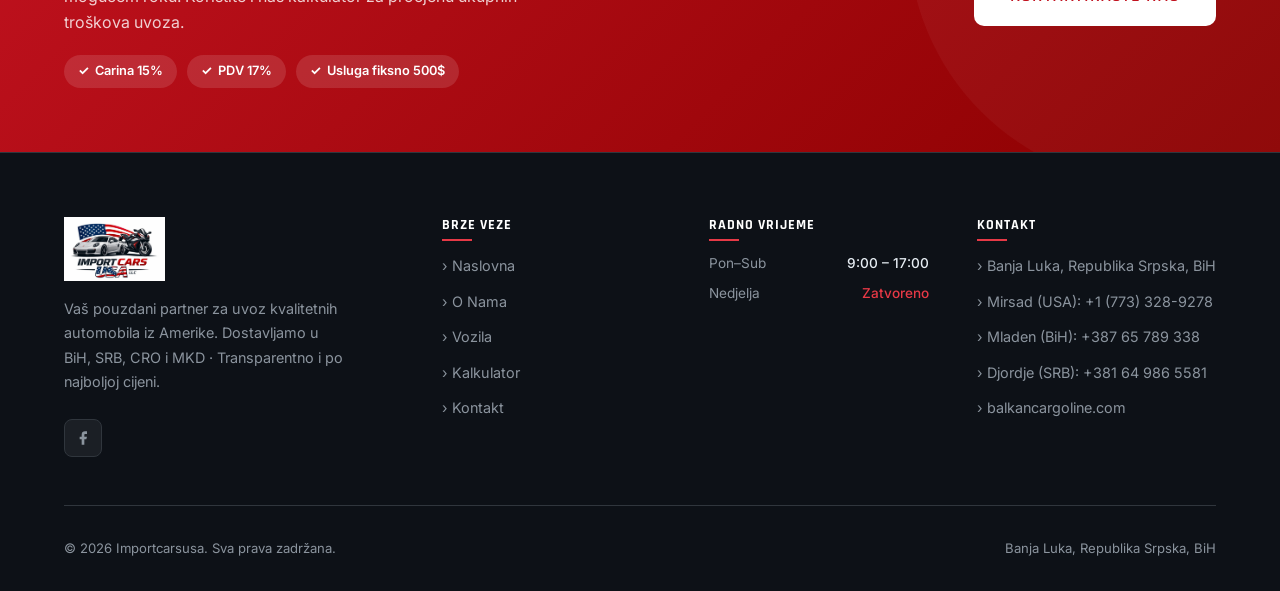
==== commit fa1f941a: "Change phone number and price" ====
--- a/about.html
+++ b/about.html
@@ -32,7 +32,7 @@
             </svg>
             <div style="display:flex;flex-direction:column;gap:2px">
               <a href="tel:+17733289278">Mirsad (USA): +1 (773) 328-9278</a>
-              <a href="tel:+38765426371">Mladen (BiH): +387 65 426 371</a>
+              <a href="tel:+38765789338">Mladen (BiH): +387 65 789 338</a>
               <a href="tel:+381649865581">Djordje (SRB): +381 64 986 5581</a>
             </div>
           </li>
@@ -187,7 +187,7 @@
           <div class="credit-tags">
             <span class="credit-tag">Carina 15%</span>
             <span class="credit-tag">PDV 17%</span>
-            <span class="credit-tag">Usluga fiksno 1.000$</span>
+            <span class="credit-tag">Usluga fiksno 500$</span>
           </div>
         </div>
         <a href="contact.html" class="btn credit-btn fade-in fade-in-delay-1">Kontaktirajte Nas</a>
